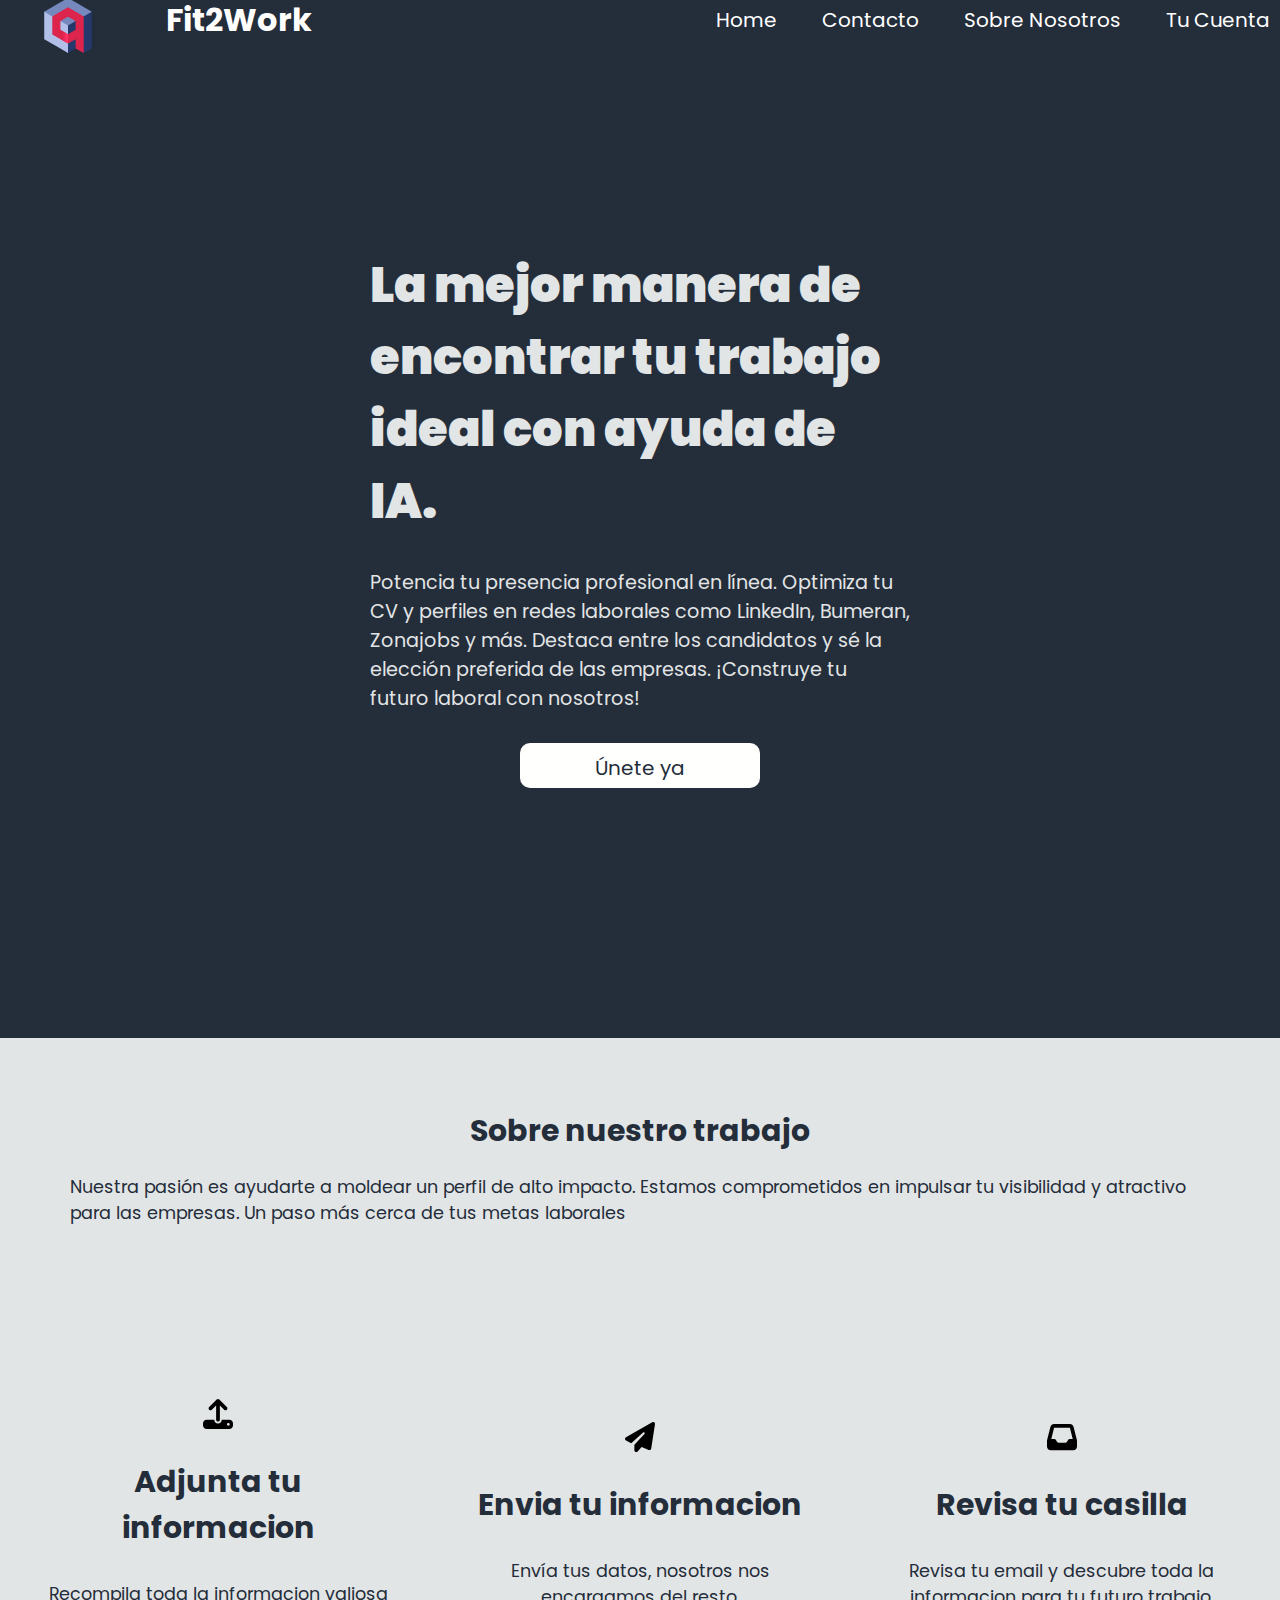
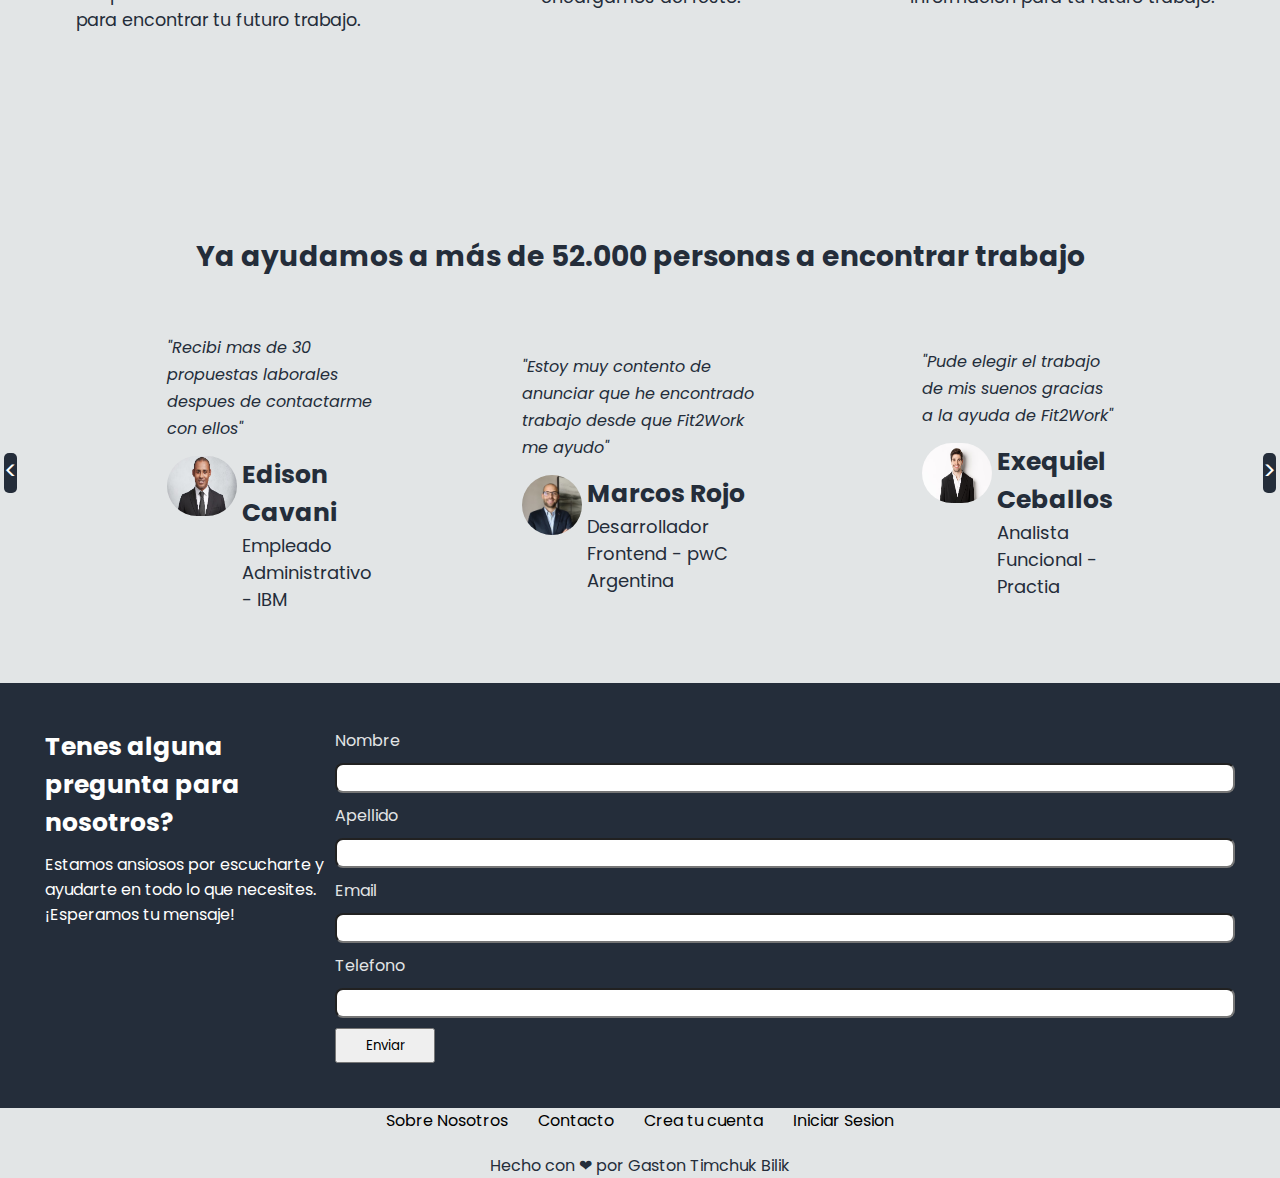
==== index.html @ 4a1e8d20 "add: animacion landing" ====
<!DOCTYPE html>
<html lang="en">
  <head>
    <meta charset="UTF-8" />
    <meta name="viewport" content="width=device-width, initial-scale=1.0" />
    <link rel="stylesheet" href="./assets/style.css" />
    <link
      rel="stylesheet"
      href="https://cdnjs.cloudflare.com/ajax/libs/font-awesome/6.4.2/css/all.min.css"
    />
    <link rel="preconnect" href="https://fonts.googleapis.com" />
    <link rel="preconnect" href="https://fonts.gstatic.com" crossorigin />
    <link rel="preconnect" href="https://fonts.googleapis.com" />
    <link rel="preconnect" href="https://fonts.gstatic.com" crossorigin />
    <link
      href="https://fonts.googleapis.com/css2?family=Poppins:ital,wght@0,400;0,900;1,900&display=swap"
      rel="stylesheet"
    />
    <link rel="stylesheet" href="./assets/mediaquerys.css" />
    <link
      rel="shortcut icon"
      href="./img/favicon-32x32.png"
      type="image/x-icon"
    />
    <title>Fit2Work - La plataforma para encontrar trabajo con IA</title>
  </head>
  <body>
    <!-- ---------------------------- HEADER Y NAV ----------------------------- -->
    <header>
      <div class="logo">
        <img src="./img/million-icon.svg" id="logo-page" alt="logo-page" />
        <h1>Fit2Work</h1>
      </div>
      <nav class="navbar">
        <label id="menu-rsp" class="menu-label" for="toggle-menu"
          ><i class="fa-solid fa-bars"></i
        ></label>
        <input type="checkbox" id="toggle-menu" />

        <ul class="nav-items">
          <li><a href="#home-hero">Home</a></li>
          <li><a href="#contact">Contacto</a></li>
          <li><a href="#about-us">Sobre Nosotros</a></li>
          <li><a href="/pages/sso.html">Tu Cuenta</a></li>
        </ul>
      </nav>
    </header>
    <main>
      <!-- --------------------------- PRIMERA SECCION --------------------------- -->
      <section id="home-hero" class="section_hero">
        <div id="hero">
          <h1>
            La mejor manera de encontrar tu trabajo ideal con ayuda de IA.
          </h1>
          <p>
            Potencia tu presencia profesional en línea. Optimiza tu CV y
            perfiles en redes laborales como LinkedIn, Bumeran, Zonajobs y más.
            Destaca entre los candidatos y sé la elección preferida de las
            empresas. ¡Construye tu futuro laboral con nosotros!
          </p>
          <a id="shopyfuner" href="/pages/login.html">Únete ya</a>
        </div>
      </section>

      <!-- --------------------------- SEGUNDA SECCION --------------------------- -->
      <section id="about-us" class="tercera-section">
        <div class="info-third">
          <h4>Sobre nuestro trabajo</h4>
          <p>
            Nuestra pasión es ayudarte a moldear un perfil de alto impacto.
            Estamos comprometidos en impulsar tu visibilidad y atractivo para
            las empresas. Un paso más cerca de tus metas laborales
          </p>
        </div>
        <div class="card__container">
          <div class="instruction one slide-left">
            <img id="upload_img" src="./img/upload-solid.svg" alt="" />
            <h4>Adjunta tu informacion</h4>
            <p>
              Recompila toda la informacion valiosa para encontrar tu futuro
              trabajo.
            </p>
          </div>
          <div class="instruction two slide-left">
            <img id="send_img" src="./img/send.svg" alt="" />
            <h4>Envia tu informacion</h4>
            <p>Envía tus datos, nosotros nos encargamos del resto.</p>
          </div>
          <div class="instruction three slide-left">
            <img id="email_snd" src="./img/email-send.svg" alt="" />
            <h4>Revisa tu casilla</h4>
            <p>
              Revisa tu email y descubre toda la informacion para tu futuro
              trabajo.
            </p>
          </div>
        </div>
      </section>
      <!-- --------------------------- CARDS SECCION --------------------------- -->
      <section id="about" class="second-section">
        <h3>Ya ayudamos a más de 52.000 personas a encontrar trabajo</h3>
        <div class="card-eco">
          <a id="flecha-izq" href="#"> < </a>
          <div class="card-ec one">
            <p class="card__coment">
              <i
                >"Recibi mas de 30 propuestas laborales despues de contactarme
                con ellos"</i
              >
            </p>
            <div class="info-employer">
              <img id="employeer_two" src="./img/empleado-2.avif" alt="" />
              <div class="info-employertwo">
                <h4>Edison Cavani</h4>
                <p>Empleado Administrativo - IBM</p>
              </div>
            </div>
          </div>

          <div class="card-ec two">
            <p class="card__coment">
              <i
                >"Estoy muy contento de anunciar que he encontrado trabajo desde
                que Fit2Work me ayudo"</i
              >
            </p>
            <div class="info-employer">
              <img id="employeer_three" src="./img/empleado-3.jpg" alt="" />
              <div class="info-employerthree">
                <h4>Marcos Rojo</h4>
                <p>Desarrollador Frontend - pwC Argentina</p>
              </div>
            </div>
          </div>

          <div class="card-ec three">
            <p class="card__coment">
              <i
                >"Pude elegir el trabajo de mis suenos gracias a la ayuda de
                Fit2Work"</i
              >
            </p>
            <div class="info-employer">
              <img id="employeer_one" src="./img/empleado-1.avif" alt="" />
              <div id="employer_inf">
                <h4>Exequiel Ceballos</h4>
                <p>Analista Funcional - Practia</p>
              </div>
            </div>
          </div>
          <a id="flecha-der" href="#"> > </a>
        </div>
      </section>
      <!-- --------------------------- CONTACT SECCION ---------------------------- -->
      <section id="contact" class="cuarta-seccion">
        <div class="contact__info">
          <h5>Tenes alguna pregunta para nosotros?</h5>
          <p>
            Estamos ansiosos por escucharte y ayudarte en todo lo que necesites.
            ¡Esperamos tu mensaje!
          </p>
        </div>
        <form class="contact-form" action="">
          <label for="">Nombre</label>
          <input type="text" />
          <label for="">Apellido</label>
          <input type="text" />
          <label for="">Email</label>
          <input type="email" />
          <label for="">Telefono</label>
          <input type="tel" />
          <button>Enviar</button>
        </form>
      </section>
    </main>
    <!-- --------------------------- FOOTER SECTION ---------------------------- -->
    <footer class="footer">
      <ul class="links">
        <li class="links__items"><a href="#about-us">Sobre Nosotros</a></li>
        <li class="links__items"><a href="#contact">Contacto</a></li>
        <li class="links__items">
          <a href="/pages/login.html">Crea tu cuenta</a>
        </li>
        <li class="links__items">
          <a href="./pages/sso.html">Iniciar Sesion</a>
        </li>
      </ul>
      <p>Hecho con ❤ por Gaston Timchuk Bilik</p>
    </footer>
  </body>
</html>
---- assets/style.css ----
/* -------------------------- CONFIGURACION INICIAL ------------------------- */

* {
  margin: 0;
  padding: 0;
  box-sizing: border-box;
  font-family: "Poppins", sans-serif;
}

/* --------------------- CONFIGURACION DEL DOCUMENTO CSS -------------------- */

/* ------------------------------ VARIABLES CSS ----------------------------- */

:root {
  --colorPrincipal: #242d3a;
  --colorTitulo: #fffffe;
  --colorSubtitulo: #e2e5e6;
}

/* ------------------------------- ANIMACIONES ------------------------------ */

@-webkit-keyframes slide-left {
  0% {
    -webkit-transform: translateX(0);
    transform: translateX(0);
  }
  100% {
    -webkit-transform: translateX(-100px);
    transform: translateX(-100px);
  }
}
@keyframes slide-left {
  0% {
    -webkit-transform: translateX(0);
    transform: translateX(0);
  }
  100% {
    -webkit-transform: translateX(-100px);
    transform: translateX(-100px);
  }
}

.slide-left {
  -webkit-animation: slide-left 1.2s cubic-bezier(0.645, 0.045, 0.355, 1)
    reverse;
  animation: slide-left 1.2s cubic-bezier(0.645, 0.045, 0.355, 1) reverse;
}

/* ------------------------------ HEADER / NAV ------------------------------ */

header {
  background-color: var(--colorPrincipal);
  display: flex;
  justify-content: space-between;
  width: 100%;
  height: 80px;
  position: fixed;
  margin-top: -20px;
}

#menu-rspgi,
#toggle-menu {
  display: none;
}

.logo {
  display: flex;
  gap: 35px;
  padding: 10px;
}

.navbar {
  display: flex;
  justify-content: center;
  align-items: center;
  padding: 10px;
}

header h1 {
  display: flex;
  justify-content: center;
  align-items: center;
  padding: 5px;
}

.nav-items {
  display: flex;
  gap: 45px;
  list-style: none;
}

.nav-items a {
  text-decoration: none;
  color: #ffffff;
  font-size: 20px;
}

.nav-items a:hover {
  color: #c23530;
}

#logo-page {
  width: 100px;
  height: 55px;
  margin: 8px;
}

#menu-rsp {
  display: none;
}

/* ---------------------------------- BODY ---------------------------------- */
body {
  background-color: var(--colorSubtitulo);
  color: var(--colorTitulo);
}

/* ------------------------------ SECTION HERO ------------------------------ */

.section_hero {
  display: flex;
  justify-content: center;
  padding: 100px;
  background-color: var(--colorPrincipal);
  gap: 100px;
  align-items: center;
  max-width: 100%;
}

.container-hero {
  display: flex;
  flex-direction: column;
  justify-content: center;
  color: var(--colorTitulo);
  font-size: 17px;
  text-align: center;
  align-items: center;
  background-color: var(--colorPrincipal);
  border-radius: 10px;
}
.hero-card {
  display: flex;
  justify-content: center;
  align-items: center;
  flex-direction: column;
  padding: 10px;
  color: var(--colorVioleta);
  gap: 40px;
  max-width: 88%;
  border-radius: 10px;
}

#hero {
  display: flex;
  flex-direction: column;
  justify-content: center;
  align-items: center;
  max-width: 50%;
  font-size: 1.5rem;
  gap: 30px;
  color: var(--colorSubtitulo);
  margin: 150px;
}

#hero h1 {
  font-weight: 900;
}

#hero p {
  font-size: 1.2rem;
}

#card-logo {
  width: 300px;
}
.card-back {
  background-color: var(--colorPrincipal);
  display: flex;
  flex-direction: column;
  justify-content: center;
  align-items: center;
  gap: 12px;
  color: var(--colorPrincipal);
  background-color: #b8c1ec;
}

#shopyfuner {
  background-color: var(--colorTitulo);
  text-decoration: none;
  width: 240px;
  border-radius: 10px;
  text-align: center;
  height: 45px;
  color: var(--colorPrincipal);
  font-size: 20px;
  padding: 10px;
}

#shopyfuner:hover {
  color: red;
}

/* ----------------------------- CARDS IMG SECTION ---------------------------- */

.second-section {
  display: flex;
  flex-direction: column;
  justify-content: center;
  align-items: center;
  padding: 50px;
  font-size: 1.5rem;
  color: var(--colorPrincipal);
  gap: 55px;
  margin: 20px;
}

.card-eco {
  display: flex;
  justify-content: center;
  align-items: center;
  gap: 150px;
}

.card-ec {
  display: flex;
  flex-direction: column;
  gap: 15px;
}

.card-ec h4 {
  font-size: 25px;
}

.card-ec p {
  font-size: 18px;
}

#flecha-izq,
#flecha-der {
  background-color: var(--colorPrincipal);
  color: var(--colorTitulo);
  text-decoration: none;
  border-radius: 5px;
  width: 40px;
  height: 40px;
  text-align: center;
}
.info-employer {
  display: flex;
  gap: 5px;
}

#employeer_one,
#employeer_two,
#employeer_three {
  width: 70px;
  height: 60px;
  border-radius: 45px;
}

.card__coment i {
  font-size: 1rem;
}

/* ----------------------------- TERCERA SECCION ---------------------------- */

.tercera-section {
  display: flex;
  flex-direction: column;
  justify-content: center;
  align-items: center;
  color: var(--colorPrincipal);
  padding: 50px;
  margin: 20px;
  gap: 90px;
}

.info-third {
  display: flex;
  flex-direction: column;
  gap: 20px;
  justify-content: center;
  align-items: center;
}

.tercera-section h4 {
  font-size: 30px;
}

.tercera-section p {
  font-size: 1.1rem;
}

.card__container {
  display: flex;
  justify-content: center;
  align-items: center;
  width: 1200px;
  height: 400px;
  gap: 65px;
}

.instruction {
  display: flex;
  flex-direction: column;
  justify-content: center;
  align-items: center;
  text-align: center;
  gap: 30px;
  width: 50%;
  height: 50%;
}

#upload_img,
#send_img,
#email_snd {
  width: 30px;
}
/* ----------------------------- CUARTA SECCION ----------------------------- */

.contact-form {
  display: flex;
  flex-direction: column;
  gap: 10px;
  color: var(--colorSubtitulo);
}

.cuarta-seccion {
  display: flex;
  justify-content: space-between;
  padding: 45px;
  background-color: var(--colorPrincipal);
}

.contact-form input {
  width: 900px;
  height: 30px;
  border-radius: 8px;
}

.cuarta-seccion h5 {
  font-size: 25px;
}

.contact-form button {
  width: 100px;
  height: 35px;
}

.contact__info {
  display: flex;
  flex-direction: column;
  gap: 10px;
}

/* --------------------------------- FOOTER --------------------------------- */

footer {
  color: var(--colorSecundario);
  background-color: var(--colorSecundario);
  display: flex;
  flex-direction: column;
  justify-content: center;
  align-items: center;
  color: var(--colorPrincipal);
}

.links {
  display: flex;
  gap: 30px;
  height: 45px;
}

.links__items a {
  text-decoration: none;
  color: black;
}

.links__items a:hover {
  color: white;
}

.links__items {
  list-style: none;
}
---- assets/mediaquerys.css ----
/* ------------------------- RESOLUCION PARA TABLETS (IPAD MINI)------------------------ */

@media (max-width: 768px) {
  #menu-rsp {
    display: flex;
    order: 2;
  }

  #toggle-menu:checked + .nav-items {
    display: flex;
  }

  .nav-items {
    position: absolute;
    top: 100px;
    width: 90%;
    left: 50%;
    right: 80%;
    flex-direction: column;
    background-color: white;
    border: 2px solid #242d3a;
    border-radius: 0 0 15px 15px;
    display: none;
    padding: 5px;
  }

  .nav-items a {
    color: #242d3a;
  }

  .section_hero {
    padding: 0;
  }

  .card__container {
    padding: 100px;
    gap: 90px;
    margin: 20%;
    flex-direction: column;
  }

  .card-ec {
    padding-top: 40px;
  }

  .card-ec.three {
    display: none;
  }

  .card-ec.two {
    display: none;
  }

  .cuarta-seccion {
    flex-direction: column;
    gap: 30px;
    padding: 20px;
  }

  .contact-form input {
    width: 650px;
    height: 20px;
    border-radius: 8px;
  }
}

/* ------------------------ RESOLUCION PARA CELULARES (iPhone 11) ----------------------- */

@media (max-width: 415px) {
  .contact__info {
    display: flex;
    flex-direction: column;
    gap: 20px;
  }

  .contact-form input {
    width: 350px;
    height: 40px;
    gap: 30px;
    border-radius: 8px;
  }

  #menu-rsp {
    display: flex;
    order: 2;
  }

  #toggle-menu:checked + .nav-items {
    display: flex;
  }

  .nav-items {
    top: 78px;
    width: 90%;
    left: 50%;
    right: 50%;
    padding: 10px;
    border: 1px solid #242d3a;
  }
  .second-section h3 {
    font-size: 1.5rem;
  }

  #about {
    padding: 50px;
    margin-top: 50px;
    margin-bottom: -25px;
  }

  #hero h1 {
    width: 320px;
  }

  #hero p {
    width: 320px;
  }

  #about-us p {
    width: 320px;
  }

  .section_hero {
    font-size: 18px;
    width: 100%;
  }

  #hero p {
    font-size: 16px;
  }

  #shopyfuner {
    width: 240px;
    height: 45px;
    font-size: 18px;
  }

  footer {
    font-size: 12px;
    display: flex;
  }

  .instruction {
    width: 50px;
  }

  /* * {
    border: 1px solid red;
  } */

  .instruction h4 {
    font-size: 20px;
    width: 320px;
  }

  .instruction p {
    font-size: 15px;
    flex-wrap: wrap;
  }

  .info-employertwo p {
    font-size: 15px;
  }

  .info-employertwo h4 {
    font-size: 20px;
  }

  .card__coment i {
    font-size: 15px;
  }

  .contact-form input {
    width: 305px;
  }

  #logo-page {
    height: 50px;
  }

  .card-eco {
    gap: 15px;
  }

  .card__container {
    width: fit-content;
  }

  .instruction p {
    /* display: none; */
    width: 20px;
  }

  .logo {
    display: flex;
    text-align: center;
    gap: 0;
  }

  .info-third {
    text-align: center;
  }
}
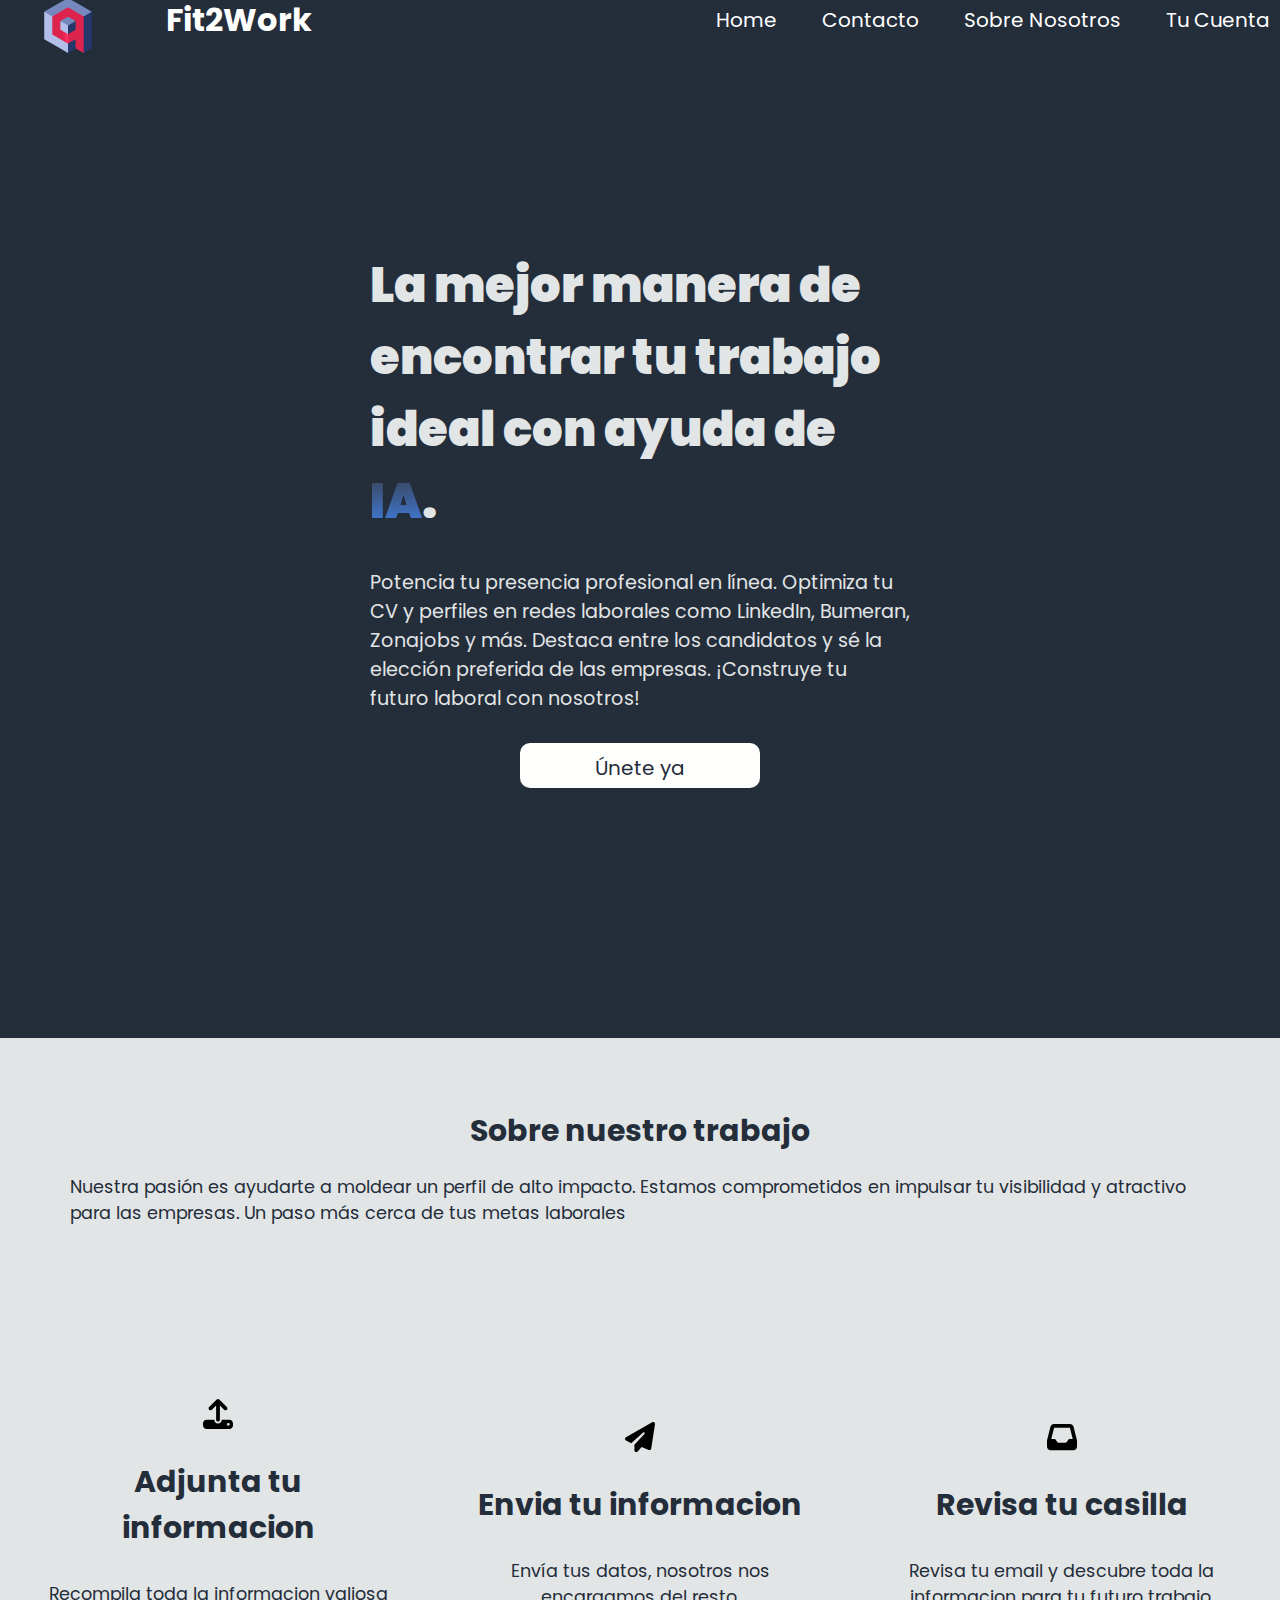
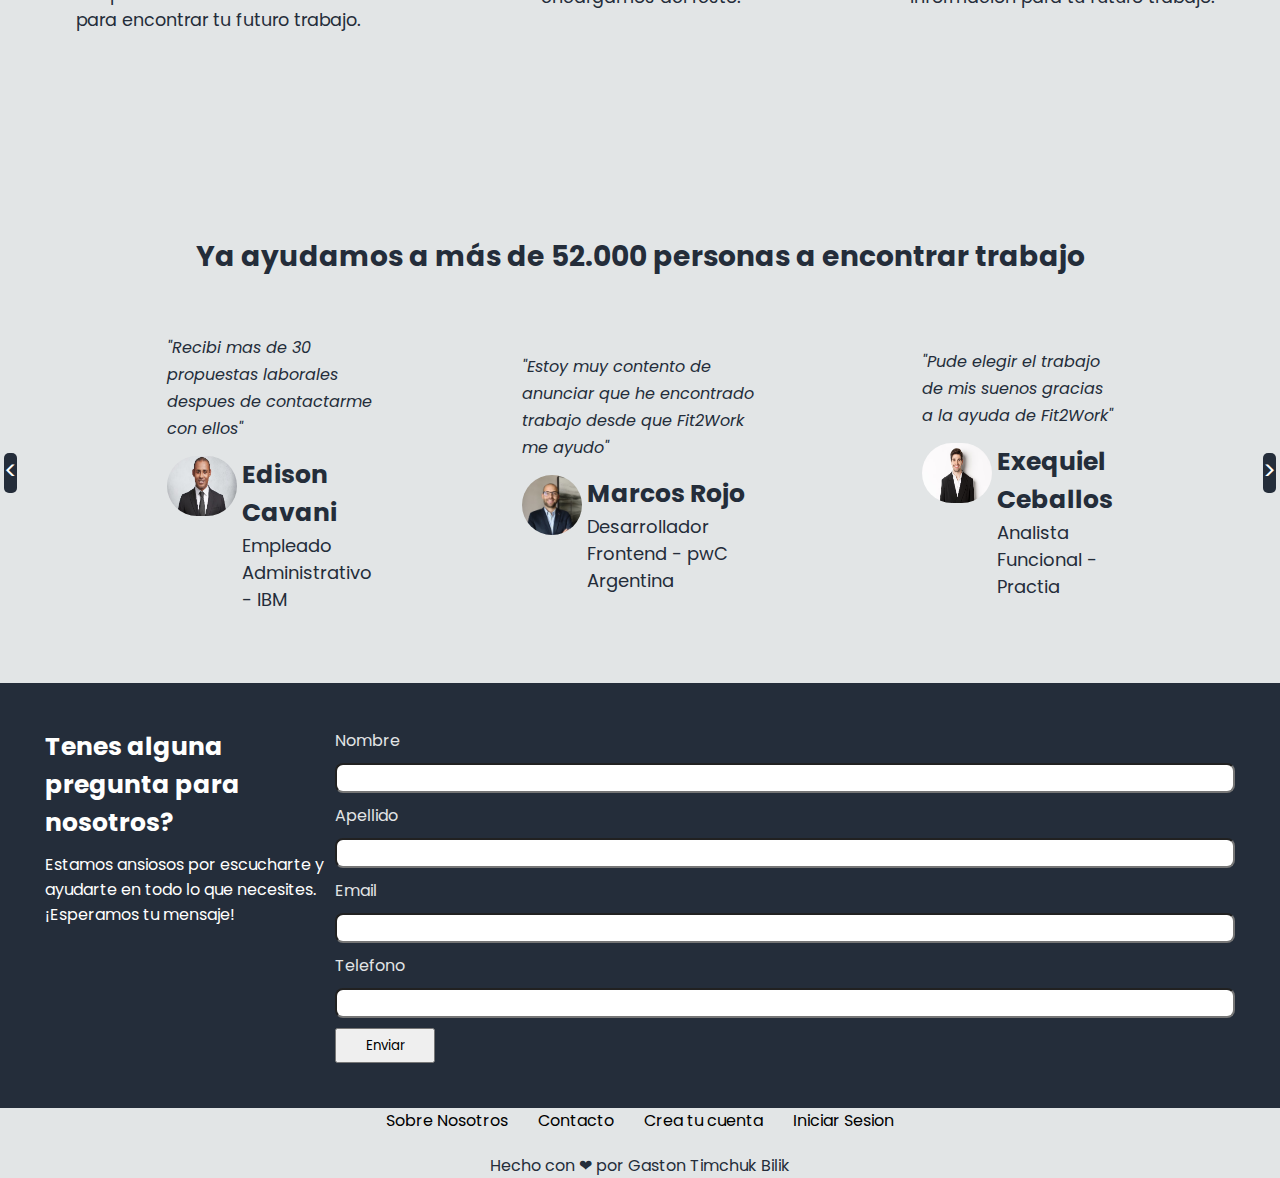
==== commit 041ba3c1: "Se agrega degrade al titulo h1" ====
--- a/index.html
+++ b/index.html
@@ -50,7 +50,8 @@
       <section id="home-hero" class="section_hero">
         <div id="hero">
           <h1>
-            La mejor manera de encontrar tu trabajo ideal con ayuda de IA.
+            La mejor manera de encontrar tu trabajo ideal con ayuda de
+            <span>IA</span>.
           </h1>
           <p>
             Potencia tu presencia profesional en línea. Optimiza tu CV y
--- a/assets/style.css
+++ b/assets/style.css
@@ -46,6 +46,12 @@
   animation: slide-left 1.2s cubic-bezier(0.645, 0.045, 0.355, 1) reverse;
 }
 
+span {
+  background: linear-gradient(#373b44, #4286f4);
+  -webkit-background-clip: text;
+  color: transparent;
+}
+
 /* ------------------------------ HEADER / NAV ------------------------------ */
 
 header {
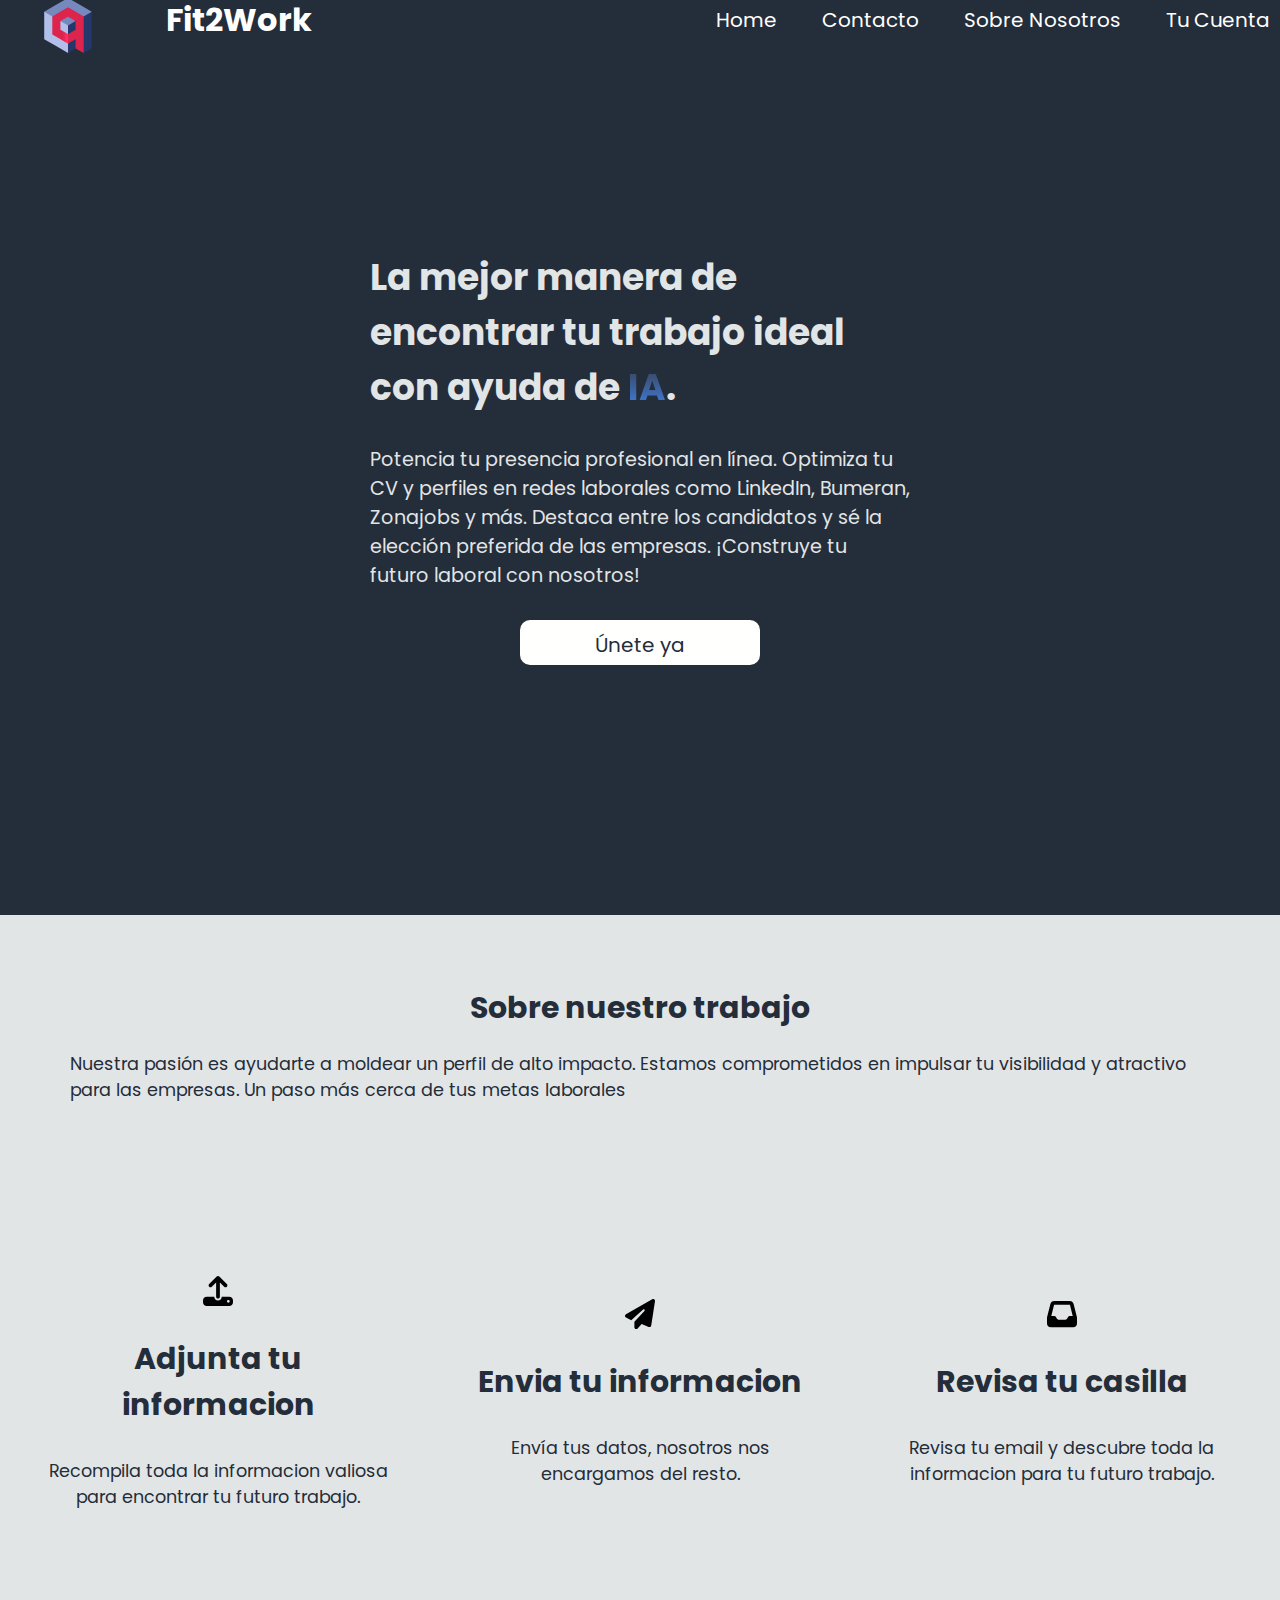
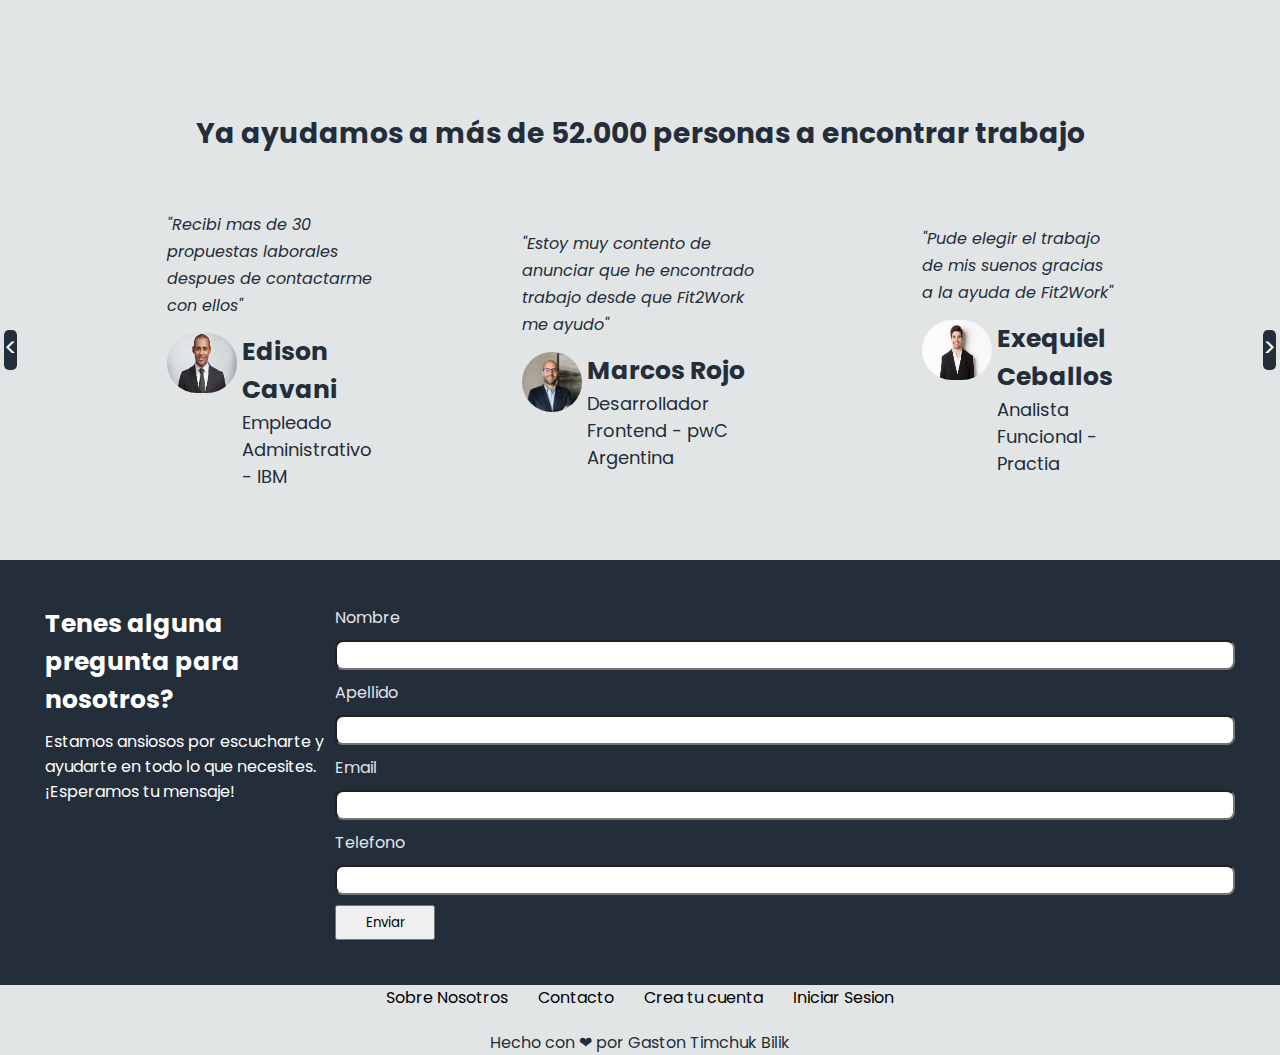
==== commit 30a2957b: "Se arreglan las animaciones y algunos defectos de textos" ====
--- a/index.html
+++ b/index.html
@@ -49,17 +49,19 @@
       <!-- --------------------------- PRIMERA SECCION --------------------------- -->
       <section id="home-hero" class="section_hero">
         <div id="hero">
-          <h1>
+          <h2>
             La mejor manera de encontrar tu trabajo ideal con ayuda de
             <span>IA</span>.
-          </h1>
+          </h2>
           <p>
             Potencia tu presencia profesional en línea. Optimiza tu CV y
             perfiles en redes laborales como LinkedIn, Bumeran, Zonajobs y más.
             Destaca entre los candidatos y sé la elección preferida de las
             empresas. ¡Construye tu futuro laboral con nosotros!
           </p>
-          <a id="shopyfuner" href="/pages/login.html">Únete ya</a>
+          <a id="shopyfuner" class="vibrate-1" href="/pages/login.html"
+            >Únete ya</a
+          >
         </div>
       </section>
 
@@ -74,7 +76,7 @@
           </p>
         </div>
         <div class="card__container">
-          <div class="instruction one slide-left">
+          <div class="instruction one">
             <img id="upload_img" src="./img/upload-solid.svg" alt="" />
             <h4>Adjunta tu informacion</h4>
             <p>
@@ -82,12 +84,12 @@
               trabajo.
             </p>
           </div>
-          <div class="instruction two slide-left">
+          <div class="instruction two">
             <img id="send_img" src="./img/send.svg" alt="" />
             <h4>Envia tu informacion</h4>
             <p>Envía tus datos, nosotros nos encargamos del resto.</p>
           </div>
-          <div class="instruction three slide-left">
+          <div class="instruction three">
             <img id="email_snd" src="./img/email-send.svg" alt="" />
             <h4>Revisa tu casilla</h4>
             <p>
--- a/assets/style.css
+++ b/assets/style.css
@@ -19,37 +19,72 @@
 
 /* ------------------------------- ANIMACIONES ------------------------------ */
 
-@-webkit-keyframes slide-left {
-  0% {
-    -webkit-transform: translateX(0);
-    transform: translateX(0);
-  }
-  100% {
-    -webkit-transform: translateX(-100px);
-    transform: translateX(-100px);
-  }
-}
-@keyframes slide-left {
-  0% {
-    -webkit-transform: translateX(0);
-    transform: translateX(0);
-  }
-  100% {
-    -webkit-transform: translateX(-100px);
-    transform: translateX(-100px);
-  }
-}
-
-.slide-left {
-  -webkit-animation: slide-left 1.2s cubic-bezier(0.645, 0.045, 0.355, 1)
-    reverse;
-  animation: slide-left 1.2s cubic-bezier(0.645, 0.045, 0.355, 1) reverse;
-}
+/* ------------------------------ DEGRADE DE IA ----------------------------- */
 
 span {
   background: linear-gradient(#373b44, #4286f4);
   -webkit-background-clip: text;
   color: transparent;
+}
+
+/* ---------------------- ANIMACION DE ANCOR "UNETE YA" --------------------- */
+
+@-webkit-keyframes vibrate-1 {
+  0% {
+    -webkit-transform: translate(0);
+    transform: translate(0);
+  }
+  20% {
+    -webkit-transform: translate(-2px, 2px);
+    transform: translate(-2px, 2px);
+  }
+  40% {
+    -webkit-transform: translate(-2px, -2px);
+    transform: translate(-2px, -2px);
+  }
+  60% {
+    -webkit-transform: translate(2px, 2px);
+    transform: translate(2px, 2px);
+  }
+  80% {
+    -webkit-transform: translate(2px, -2px);
+    transform: translate(2px, -2px);
+  }
+  100% {
+    -webkit-transform: translate(0);
+    transform: translate(0);
+  }
+}
+@keyframes vibrate-1 {
+  0% {
+    -webkit-transform: translate(0);
+    transform: translate(0);
+  }
+  20% {
+    -webkit-transform: translate(-2px, 2px);
+    transform: translate(-2px, 2px);
+  }
+  40% {
+    -webkit-transform: translate(-2px, -2px);
+    transform: translate(-2px, -2px);
+  }
+  60% {
+    -webkit-transform: translate(2px, 2px);
+    transform: translate(2px, 2px);
+  }
+  80% {
+    -webkit-transform: translate(2px, -2px);
+    transform: translate(2px, -2px);
+  }
+  100% {
+    -webkit-transform: translate(0);
+    transform: translate(0);
+  }
+}
+
+.vibrate-1 {
+  -webkit-animation: vibrate-1 0.6s linear infinite both;
+  animation: vibrate-1 0.6s linear infinite both;
 }
 
 /* ------------------------------ HEADER / NAV ------------------------------ */
--- a/assets/mediaquerys.css
+++ b/assets/mediaquerys.css
@@ -10,9 +10,18 @@
     display: flex;
   }
 
+  .logo {
+    justify-content: space-between;
+    width: 500px;
+  }
+
+  .logo h1 {
+    margin-top: 15px;
+  }
+
   .nav-items {
     position: absolute;
-    top: 100px;
+    top: 80px;
     width: 90%;
     left: 50%;
     right: 80%;
@@ -24,6 +33,9 @@
     padding: 5px;
   }
 
+  .vibrate-1 {
+    animation: none;
+  }
   .nav-items a {
     color: #242d3a;
   }
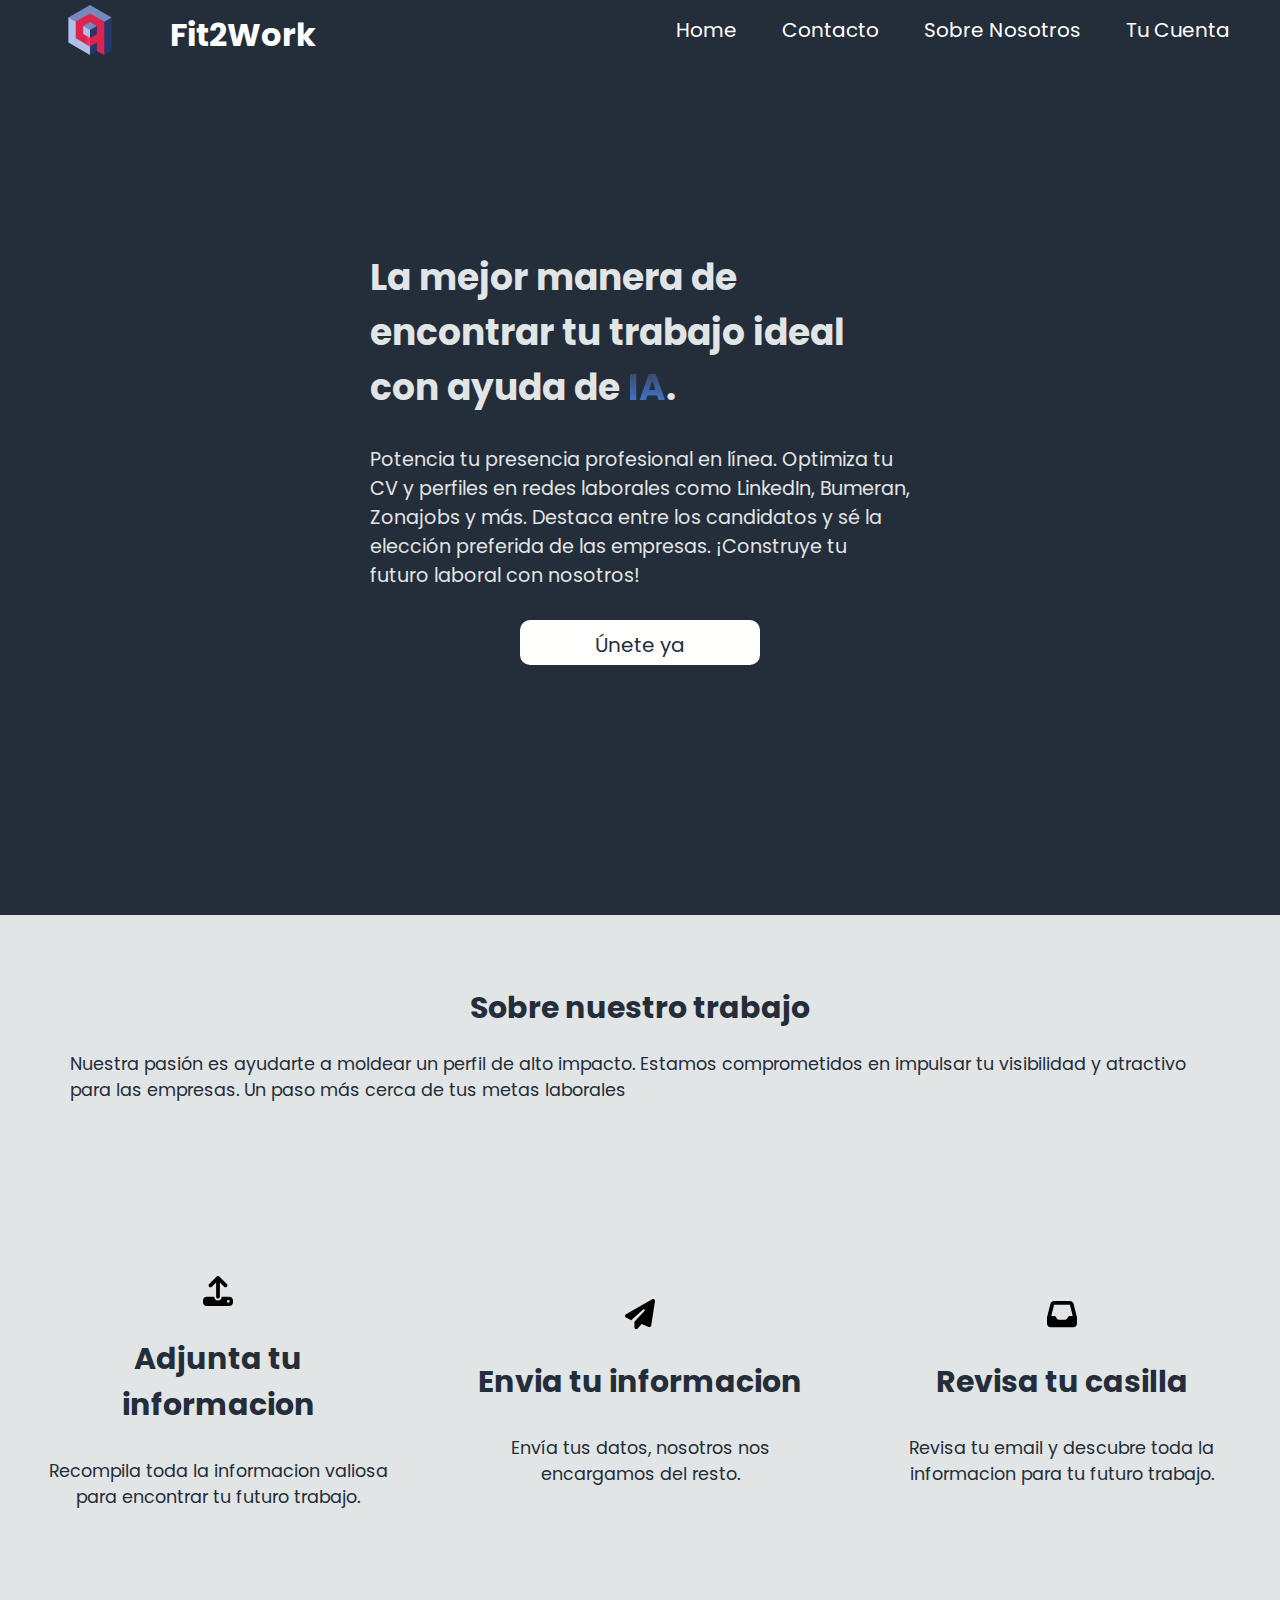
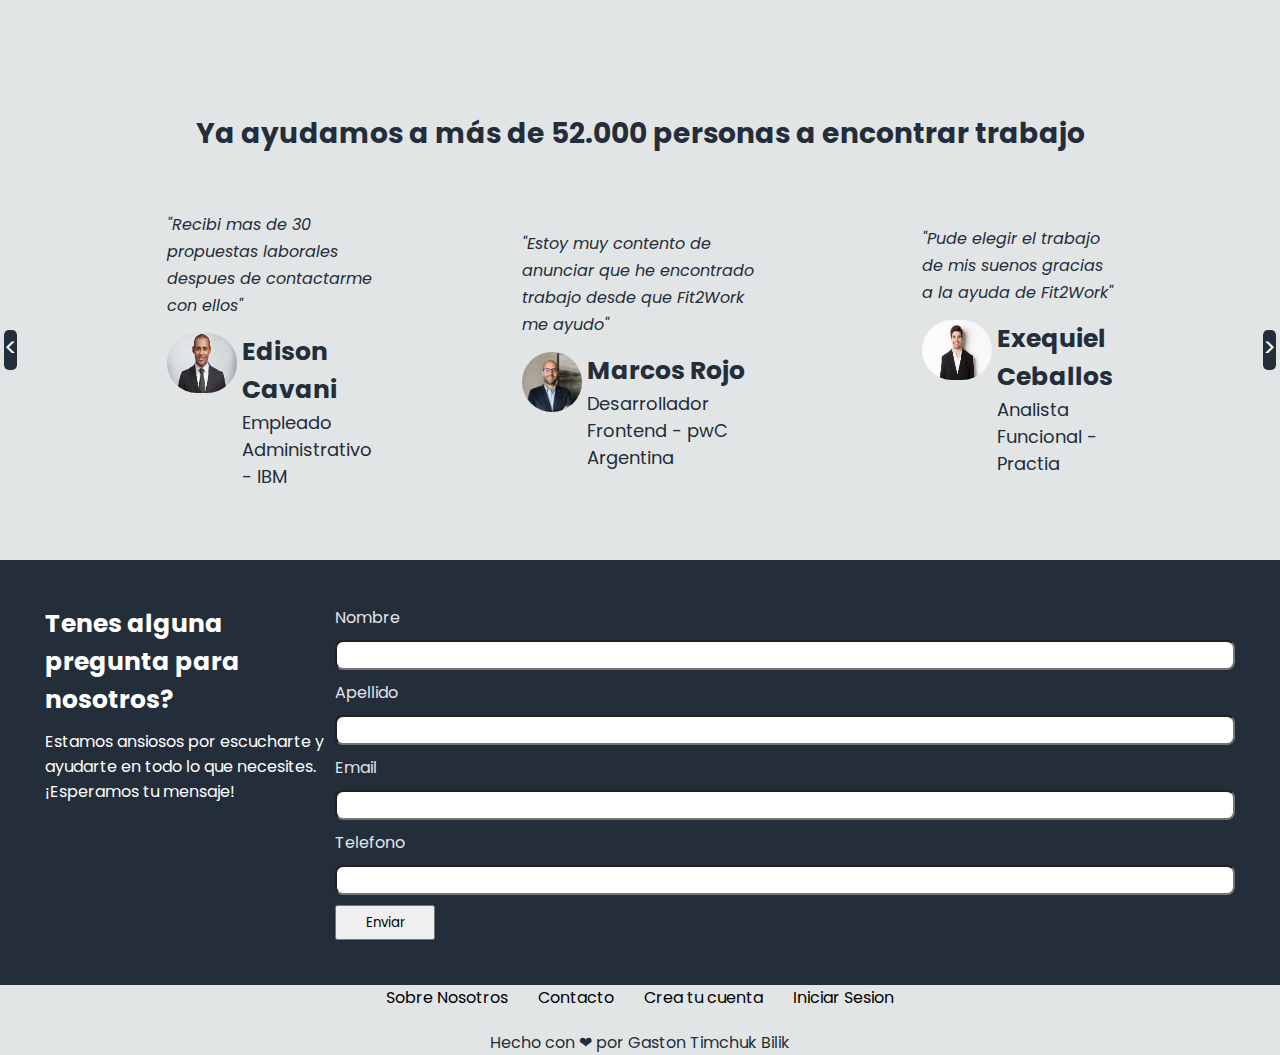
==== commit 88b76404: "add: for y id para los inputs y labels" ====
--- a/index.html
+++ b/index.html
@@ -164,14 +164,14 @@
           </p>
         </div>
         <form class="contact-form" action="">
-          <label for="">Nombre</label>
-          <input type="text" />
-          <label for="">Apellido</label>
-          <input type="text" />
-          <label for="">Email</label>
-          <input type="email" />
-          <label for="">Telefono</label>
-          <input type="tel" />
+          <label for="name">Nombre</label>
+          <input id="name" type="text" />
+          <label for="surname">Apellido</label>
+          <input id="surname" type="text" />
+          <label for="email">Email</label>
+          <input id="email" type="email" />
+          <label for="phone">Telefono</label>
+          <input id="phone" type="tel" />
           <button>Enviar</button>
         </form>
       </section>
--- a/assets/style.css
+++ b/assets/style.css
@@ -94,7 +94,8 @@
   display: flex;
   justify-content: space-between;
   width: 100%;
-  height: 80px;
+  padding: 40px;
+  height: 60px;
   position: fixed;
   margin-top: -20px;
 }
@@ -141,9 +142,11 @@
 }
 
 #logo-page {
-  width: 100px;
-  height: 55px;
-  margin: 8px;
+  width: 80px;
+  height: 50px;
+  align-self: center;
+  justify-content: center;
+  display: flex;
 }
 
 #menu-rsp {
--- a/assets/mediaquerys.css
+++ b/assets/mediaquerys.css
@@ -11,12 +11,16 @@
   }
 
   .logo {
+    width: 500px;
+    display: flex;
     justify-content: space-between;
-    width: 500px;
+    align-items: center;
   }
 
   .logo h1 {
     margin-top: 15px;
+    padding: 30px;
+    text-align: center;
   }
 
   .nav-items {
@@ -73,6 +77,11 @@
     width: 650px;
     height: 20px;
     border-radius: 8px;
+  }
+
+  .instruction {
+    gap: 20px;
+    margin: 10px;
   }
 }
 
@@ -119,8 +128,9 @@
     margin-bottom: -25px;
   }
 
-  #hero h1 {
-    width: 320px;
+  #hero h2 {
+    width: 320px;
+    font-size: 28px;
   }
 
   #hero p {
@@ -155,10 +165,6 @@
     width: 50px;
   }
 
-  /* * {
-    border: 1px solid red;
-  } */
-
   .instruction h4 {
     font-size: 20px;
     width: 320px;
@@ -198,17 +204,26 @@
   }
 
   .instruction p {
-    /* display: none; */
     width: 20px;
   }
 
+  .info-third {
+    text-align: center;
+  }
+
   .logo {
-    display: flex;
-    text-align: center;
-    gap: 0;
-  }
-
-  .info-third {
-    text-align: center;
+    margin: 0;
+    text-align: center;
+    width: 30%;
+  }
+
+  .logo h1 {
+    margin: 0px;
+    text-align: center;
+    padding: 10px;
+  }
+
+  .card-eco {
+    margin-bottom: 70px;
   }
 }
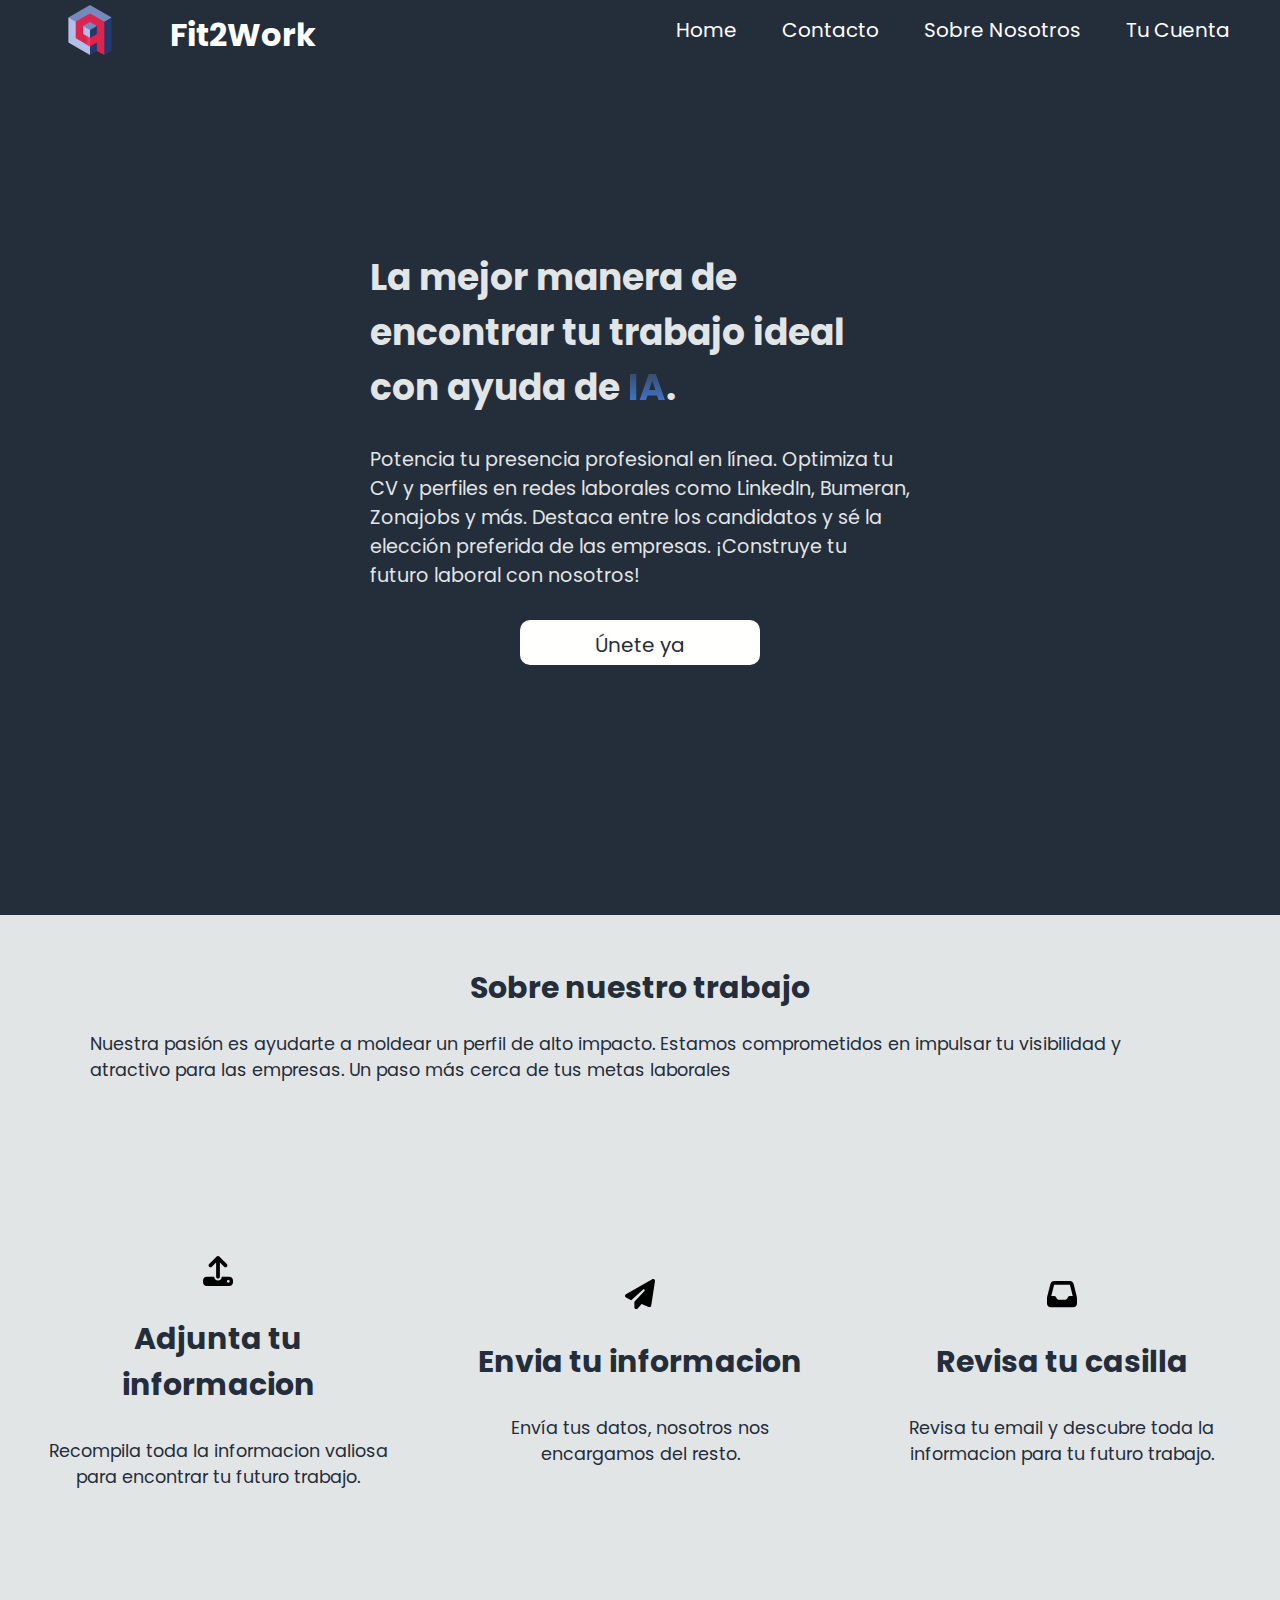
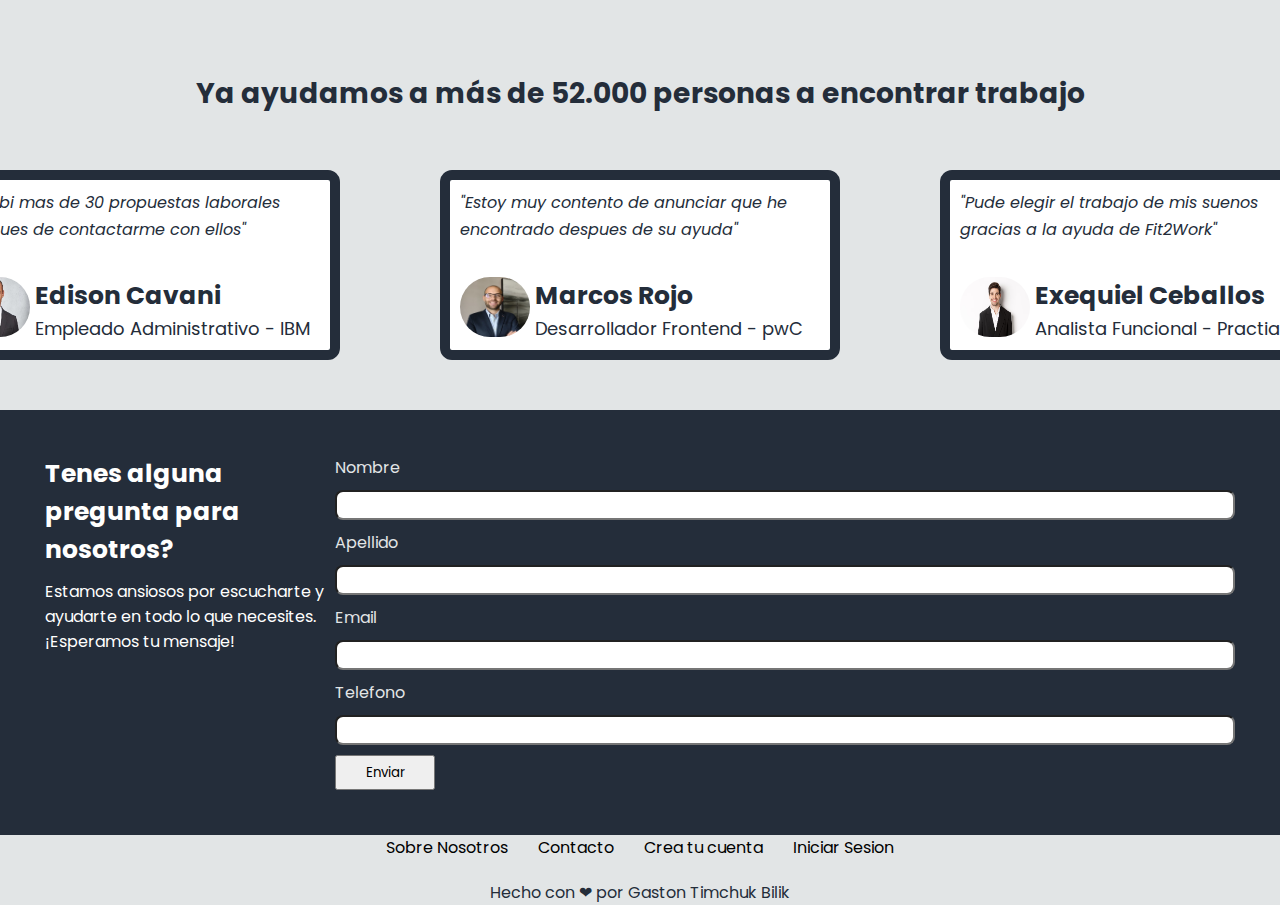
==== commit 087ba284: "Correcciones de sizes de secciones" ====
--- a/index.html
+++ b/index.html
@@ -123,15 +123,15 @@
           <div class="card-ec two">
             <p class="card__coment">
               <i
-                >"Estoy muy contento de anunciar que he encontrado trabajo desde
-                que Fit2Work me ayudo"</i
+                >"Estoy muy contento de anunciar que he encontrado despues de su
+                ayuda"</i
               >
             </p>
             <div class="info-employer">
               <img id="employeer_three" src="./img/empleado-3.jpg" alt="" />
               <div class="info-employerthree">
                 <h4>Marcos Rojo</h4>
-                <p>Desarrollador Frontend - pwC Argentina</p>
+                <p>Desarrollador Frontend - pwC</p>
               </div>
             </div>
           </div>
--- a/assets/style.css
+++ b/assets/style.css
@@ -25,66 +25,6 @@
   background: linear-gradient(#373b44, #4286f4);
   -webkit-background-clip: text;
   color: transparent;
-}
-
-/* ---------------------- ANIMACION DE ANCOR "UNETE YA" --------------------- */
-
-@-webkit-keyframes vibrate-1 {
-  0% {
-    -webkit-transform: translate(0);
-    transform: translate(0);
-  }
-  20% {
-    -webkit-transform: translate(-2px, 2px);
-    transform: translate(-2px, 2px);
-  }
-  40% {
-    -webkit-transform: translate(-2px, -2px);
-    transform: translate(-2px, -2px);
-  }
-  60% {
-    -webkit-transform: translate(2px, 2px);
-    transform: translate(2px, 2px);
-  }
-  80% {
-    -webkit-transform: translate(2px, -2px);
-    transform: translate(2px, -2px);
-  }
-  100% {
-    -webkit-transform: translate(0);
-    transform: translate(0);
-  }
-}
-@keyframes vibrate-1 {
-  0% {
-    -webkit-transform: translate(0);
-    transform: translate(0);
-  }
-  20% {
-    -webkit-transform: translate(-2px, 2px);
-    transform: translate(-2px, 2px);
-  }
-  40% {
-    -webkit-transform: translate(-2px, -2px);
-    transform: translate(-2px, -2px);
-  }
-  60% {
-    -webkit-transform: translate(2px, 2px);
-    transform: translate(2px, 2px);
-  }
-  80% {
-    -webkit-transform: translate(2px, -2px);
-    transform: translate(2px, -2px);
-  }
-  100% {
-    -webkit-transform: translate(0);
-    transform: translate(0);
-  }
-}
-
-.vibrate-1 {
-  -webkit-animation: vibrate-1 0.6s linear infinite both;
-  animation: vibrate-1 0.6s linear infinite both;
 }
 
 /* ------------------------------ HEADER / NAV ------------------------------ */
@@ -169,6 +109,7 @@
   gap: 100px;
   align-items: center;
   max-width: 100%;
+  margin: 0 auto;
 }
 
 .container-hero {
@@ -255,20 +196,27 @@
   font-size: 1.5rem;
   color: var(--colorPrincipal);
   gap: 55px;
-  margin: 20px;
+  max-width: 1200px;
+  margin: 0 auto;
 }
 
 .card-eco {
   display: flex;
   justify-content: center;
   align-items: center;
-  gap: 150px;
+  gap: 100px;
 }
 
 .card-ec {
   display: flex;
   flex-direction: column;
-  gap: 15px;
+  justify-content: center;
+  gap: 35px;
+  border: 10px solid var(--colorPrincipal);
+  border-radius: 12px;
+  height: 190px;
+  width: 400px;
+  padding: 10px;
 }
 
 .card-ec h4 {
@@ -277,6 +225,12 @@
 
 .card-ec p {
   font-size: 18px;
+}
+
+.card-ec.one,
+.card-ec.two,
+.card-ec.three {
+  background-color: white;
 }
 
 #flecha-izq,
@@ -315,7 +269,8 @@
   align-items: center;
   color: var(--colorPrincipal);
   padding: 50px;
-  margin: 20px;
+  margin: auto;
+  max-width: 1200px;
   gap: 90px;
 }
 
@@ -374,6 +329,8 @@
   justify-content: space-between;
   padding: 45px;
   background-color: var(--colorPrincipal);
+  margin: 0 auto;
+  max-width: 100%;
 }
 
 .contact-form input {
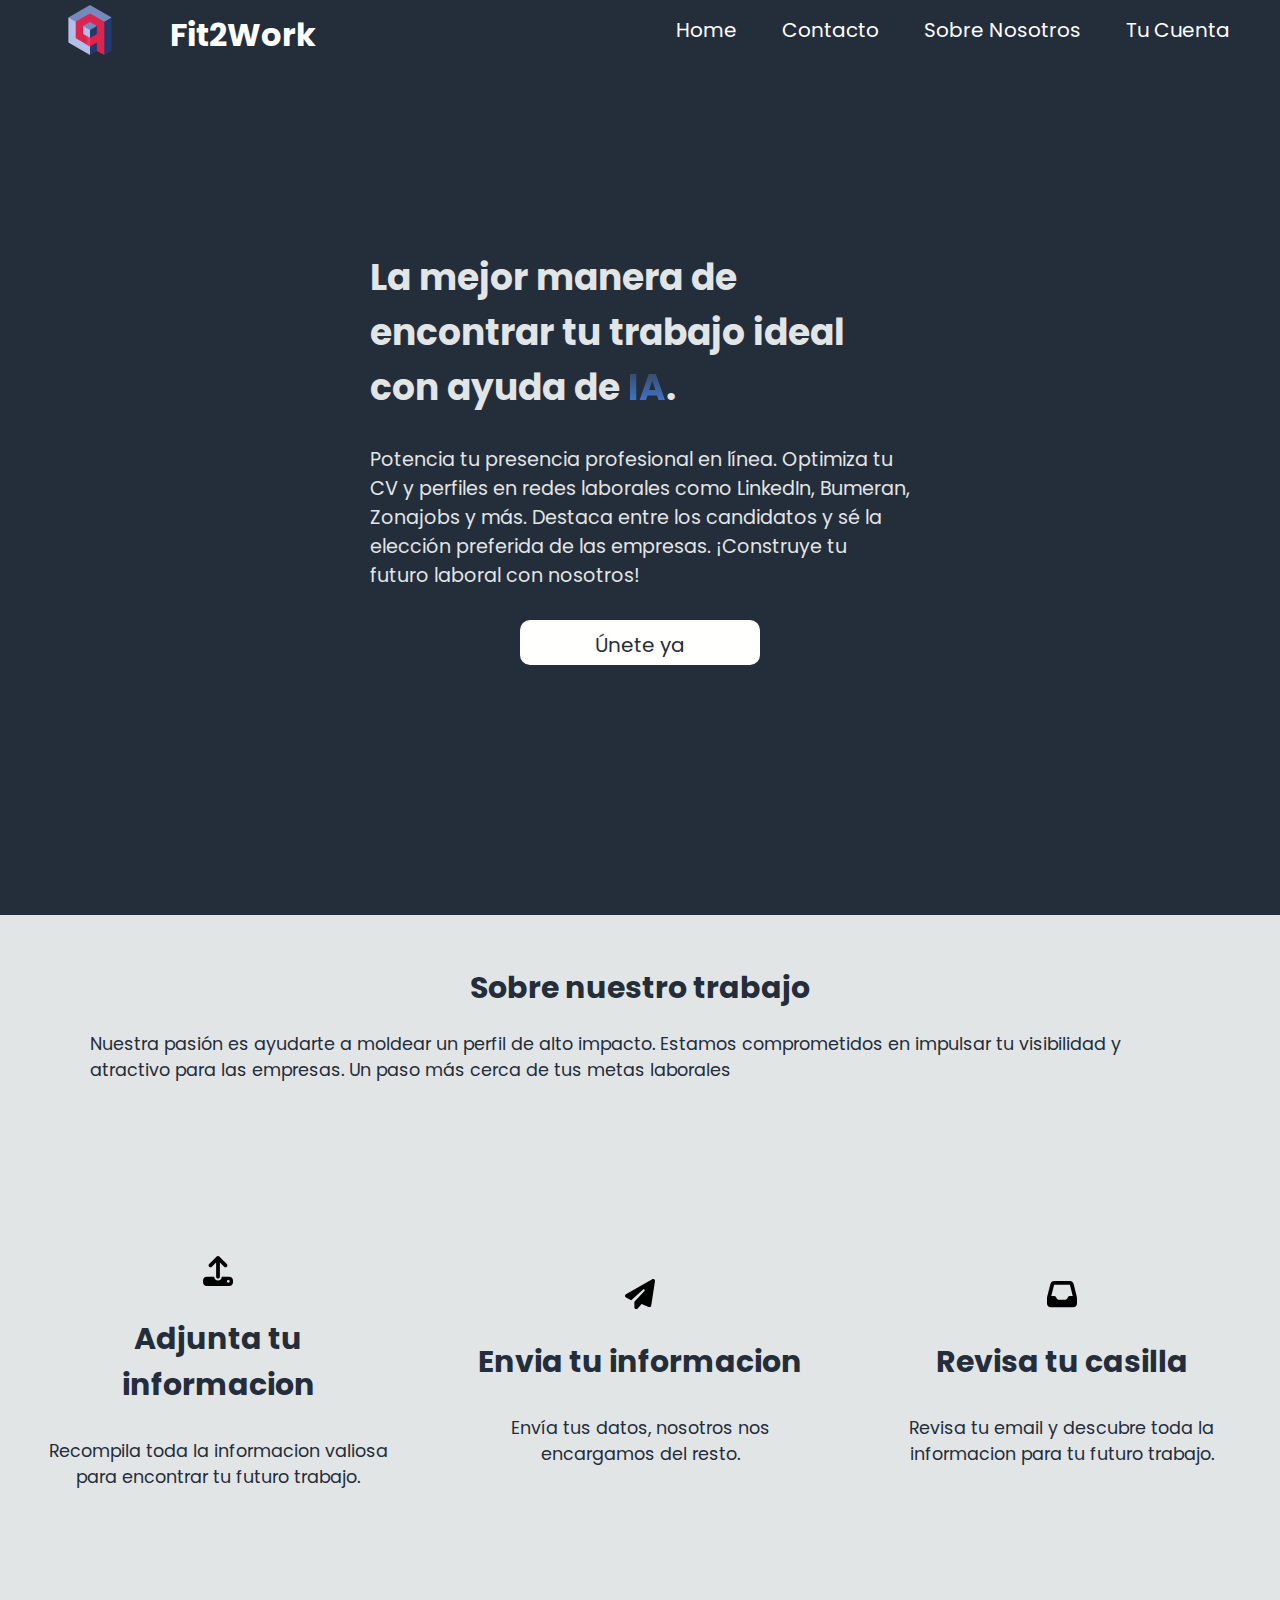
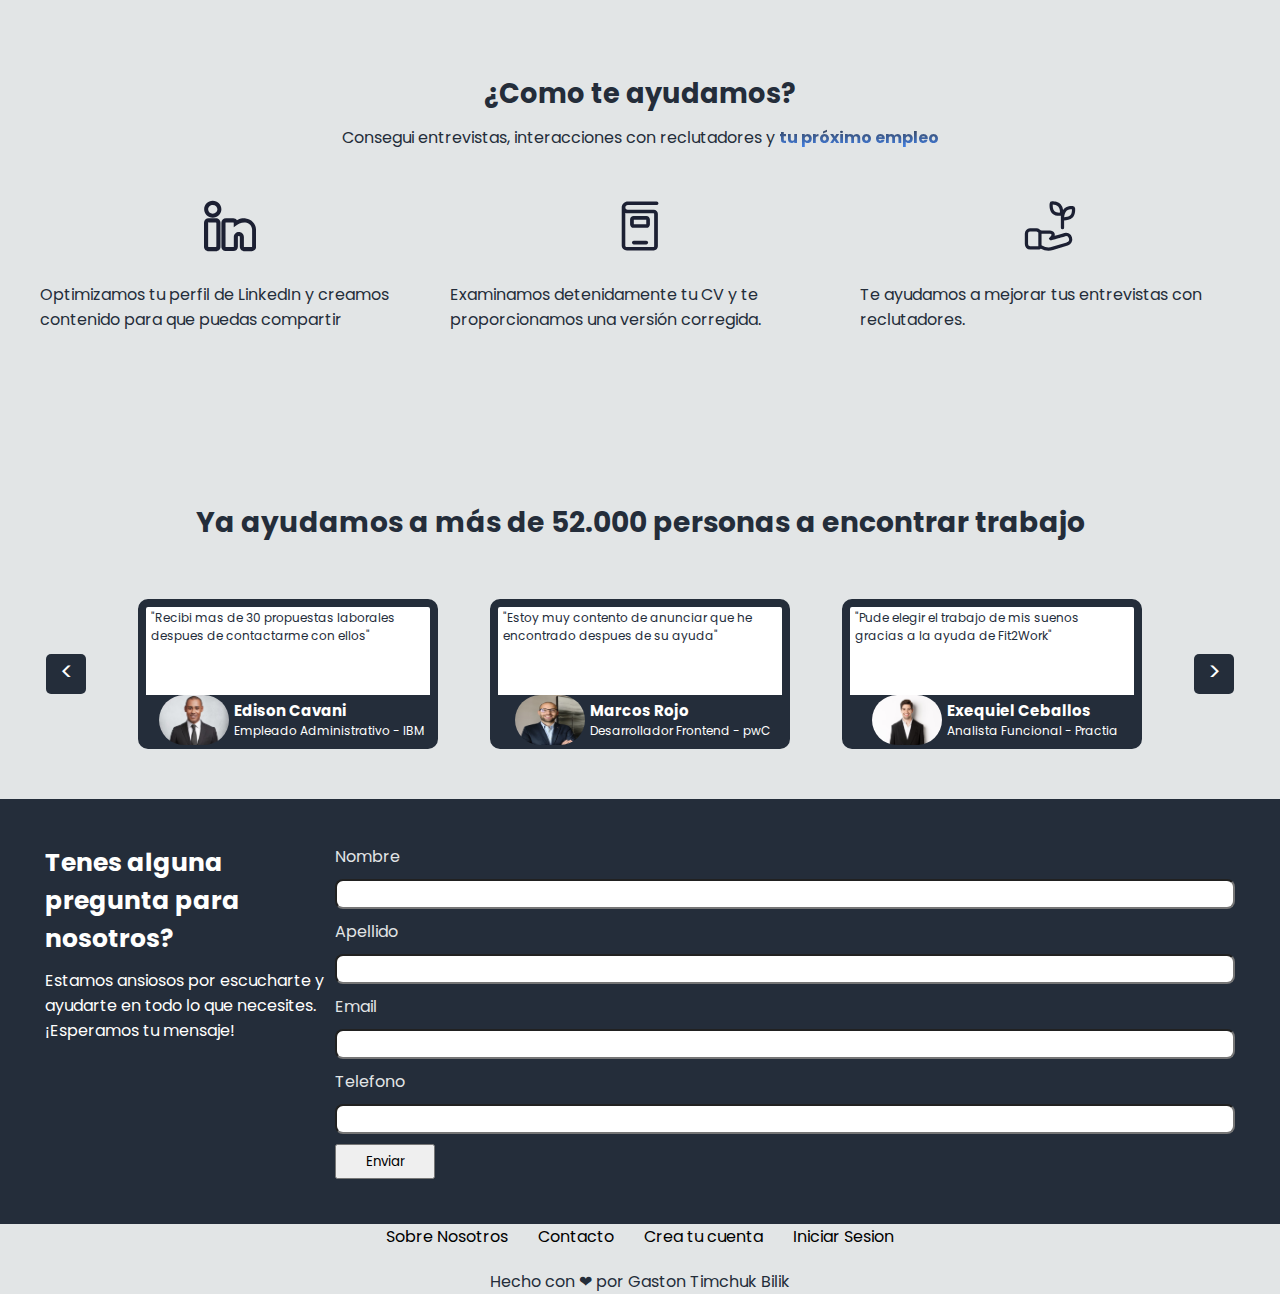
==== commit 7d4567b4: "se arreglan algunas cosas y se agrega una seccion nueva" ====
--- a/index.html
+++ b/index.html
@@ -99,6 +99,37 @@
           </div>
         </div>
       </section>
+
+      <!-- --------------------------- ULTIMA SECCION ---------------------------- -->
+      <section class="features">
+        <div class="container__features">
+          <h3>¿Como te ayudamos?</h3>
+          <p>
+            Consegui entrevistas, interacciones con reclutadores y
+            <span><b>tu próximo empleo</b></span>
+          </p>
+        </div>
+        <div class="features__card">
+          <div class="feature__linkedin">
+            <img src="./img/linkedin.svg" alt="" />
+            <p>
+              Optimizamos tu perfil de LinkedIn y creamos contenido para que
+              puedas compartir
+            </p>
+          </div>
+          <div class="feature__cv">
+            <img src="./img/book.svg" alt="" />
+            <p>
+              Examinamos detenidamente tu CV y te proporcionamos una versión
+              corregida.
+            </p>
+          </div>
+          <div class="feature__entrevistas">
+            <img src="./img/grow.svg" alt="" />
+            <p>Te ayudamos a mejorar tus entrevistas con reclutadores.</p>
+          </div>
+        </div>
+      </section>
       <!-- --------------------------- CARDS SECCION --------------------------- -->
       <section id="about" class="second-section">
         <h3>Ya ayudamos a más de 52.000 personas a encontrar trabajo</h3>
@@ -106,10 +137,8 @@
           <a id="flecha-izq" href="#"> < </a>
           <div class="card-ec one">
             <p class="card__coment">
-              <i
-                >"Recibi mas de 30 propuestas laborales despues de contactarme
-                con ellos"</i
-              >
+              "Recibi mas de 30 propuestas laborales despues de contactarme con
+              ellos"
             </p>
             <div class="info-employer">
               <img id="employeer_two" src="./img/empleado-2.avif" alt="" />
@@ -122,10 +151,8 @@
 
           <div class="card-ec two">
             <p class="card__coment">
-              <i
-                >"Estoy muy contento de anunciar que he encontrado despues de su
-                ayuda"</i
-              >
+              "Estoy muy contento de anunciar que he encontrado despues de su
+              ayuda"
             </p>
             <div class="info-employer">
               <img id="employeer_three" src="./img/empleado-3.jpg" alt="" />
@@ -138,10 +165,8 @@
 
           <div class="card-ec three">
             <p class="card__coment">
-              <i
-                >"Pude elegir el trabajo de mis suenos gracias a la ayuda de
-                Fit2Work"</i
-              >
+              "Pude elegir el trabajo de mis suenos gracias a la ayuda de
+              Fit2Work"
             </p>
             <div class="info-employer">
               <img id="employeer_one" src="./img/empleado-1.avif" alt="" />
@@ -154,6 +179,7 @@
           <a id="flecha-der" href="#"> > </a>
         </div>
       </section>
+
       <!-- --------------------------- CONTACT SECCION ---------------------------- -->
       <section id="contact" class="cuarta-seccion">
         <div class="contact__info">
@@ -176,6 +202,7 @@
         </form>
       </section>
     </main>
+
     <!-- --------------------------- FOOTER SECTION ---------------------------- -->
     <footer class="footer">
       <ul class="links">
--- a/assets/style.css
+++ b/assets/style.css
@@ -204,27 +204,38 @@
   display: flex;
   justify-content: center;
   align-items: center;
-  gap: 100px;
+  gap: 52px;
 }
 
 .card-ec {
   display: flex;
   flex-direction: column;
   justify-content: center;
-  gap: 35px;
-  border: 10px solid var(--colorPrincipal);
-  border-radius: 12px;
-  height: 190px;
-  width: 400px;
-  padding: 10px;
+  gap: 45px;
+  border: 8px solid var(--colorPrincipal);
+  border-radius: 10px;
+  height: 150px;
+  width: 300px;
+  /* padding: 10px; */
+}
+
+.info-employer {
+  background-color: var(--colorPrincipal);
+  color: var(--colorTitulo);
+  border-radius: k5px;
+  height: 400px;
+  display: flex;
+  justify-content: center;
+  align-items: center;
+  width: 290px;
 }
 
 .card-ec h4 {
-  font-size: 25px;
+  font-size: 15px;
 }
 
 .card-ec p {
-  font-size: 18px;
+  font-size: 12px;
 }
 
 .card-ec.one,
@@ -252,12 +263,12 @@
 #employeer_two,
 #employeer_three {
   width: 70px;
-  height: 60px;
-  border-radius: 45px;
-}
-
-.card__coment i {
-  font-size: 1rem;
+  height: 50px;
+  border-radius: 40px;
+}
+
+.card__coment {
+  padding: 5px;
 }
 
 /* ----------------------------- TERCERA SECCION ---------------------------- */
@@ -354,6 +365,53 @@
   gap: 10px;
 }
 
+/* ----------------------------- ULTIMA SECCION ----------------------------- */
+
+.features {
+  display: flex;
+  flex-direction: column;
+  max-width: 1200px;
+  margin: auto;
+  justify-content: center;
+  align-items: center;
+  gap: 50px;
+  padding-top: 50px;
+  padding-bottom: 120px;
+}
+
+.container__features {
+  display: flex;
+  flex-direction: column;
+  justify-content: center;
+  align-items: center;
+  color: var(--colorPrincipal);
+  gap: 10px;
+}
+
+.features__card {
+  display: flex;
+  justify-content: center;
+  align-items: center;
+  gap: 30px;
+}
+
+.feature__cv,
+.feature__entrevistas,
+.feature__linkedin {
+  display: flex;
+  flex-direction: column;
+  justify-content: center;
+  align-items: center;
+  color: #242d3a;
+  gap: 30px;
+  font-size: 1rem;
+  width: 70%;
+}
+
+.container__features h3 {
+  font-size: 1.7rem;
+}
+
 /* --------------------------------- FOOTER --------------------------------- */
 
 footer {
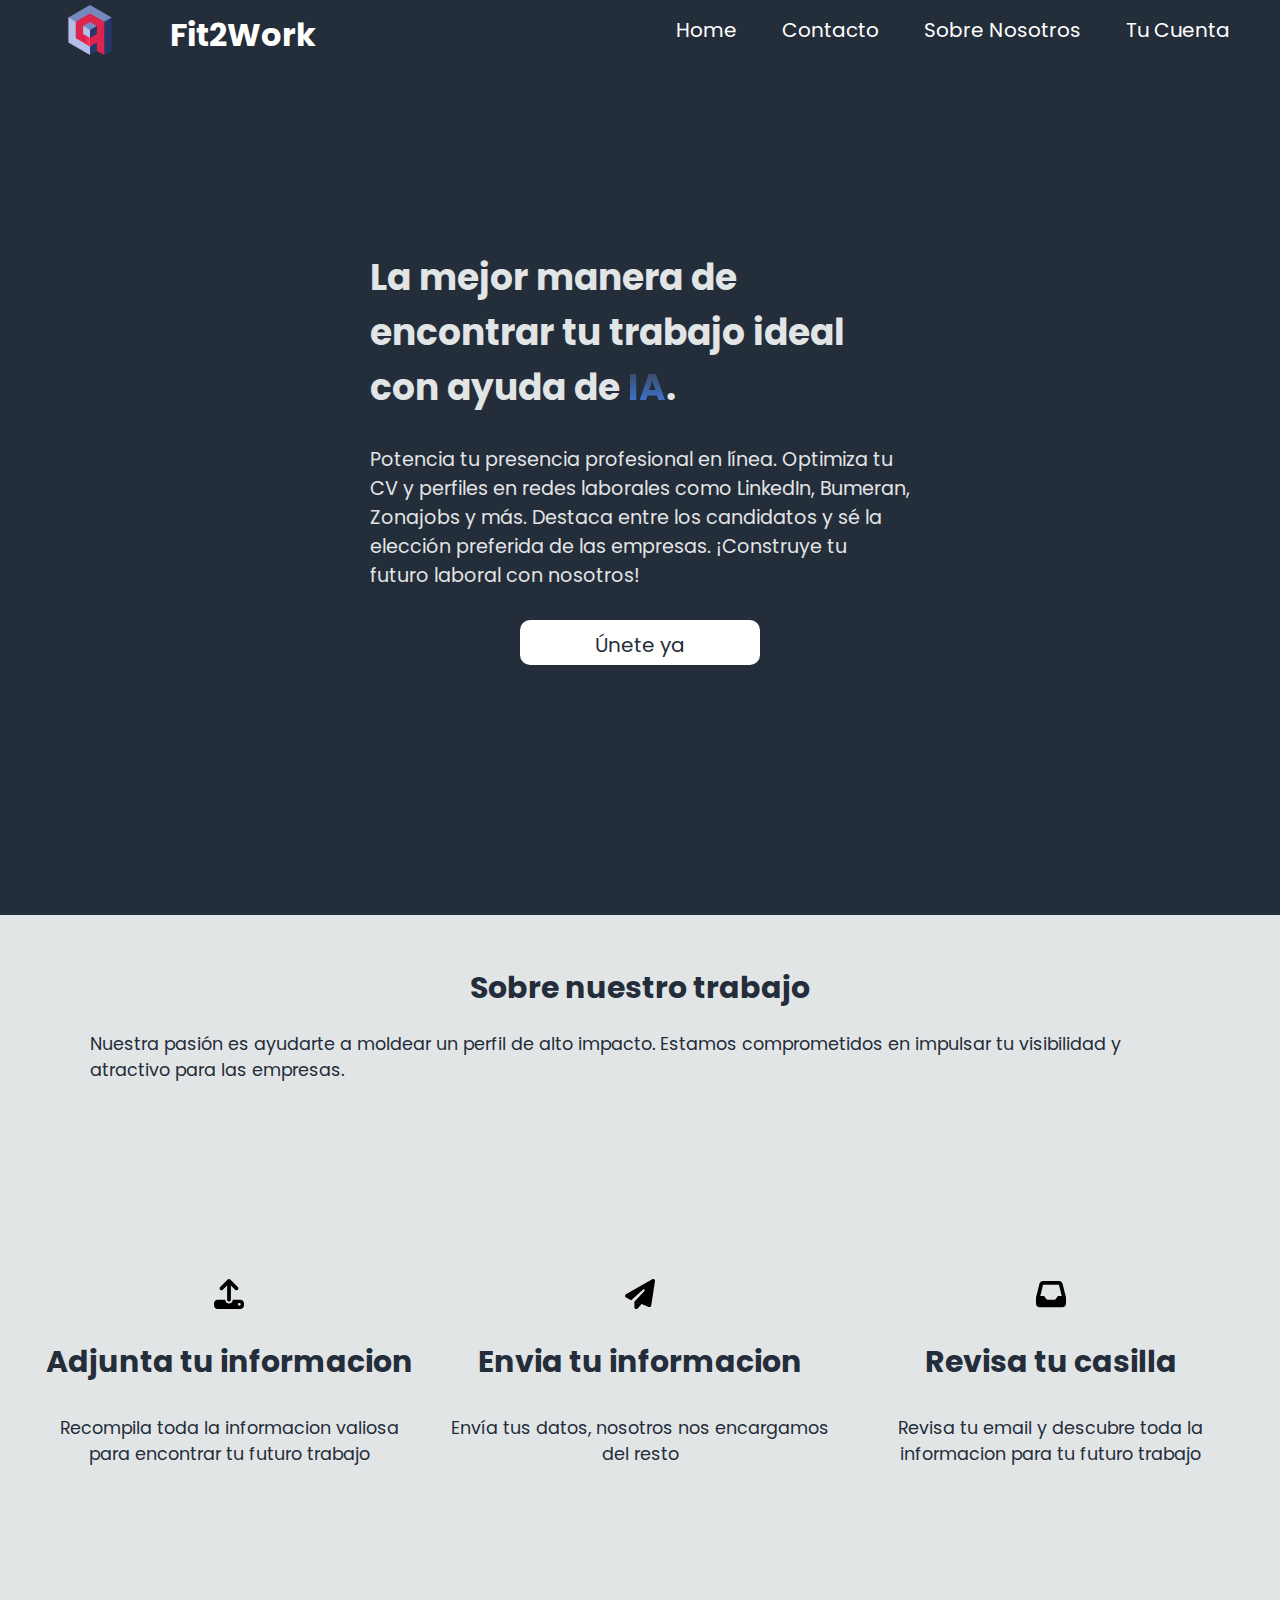
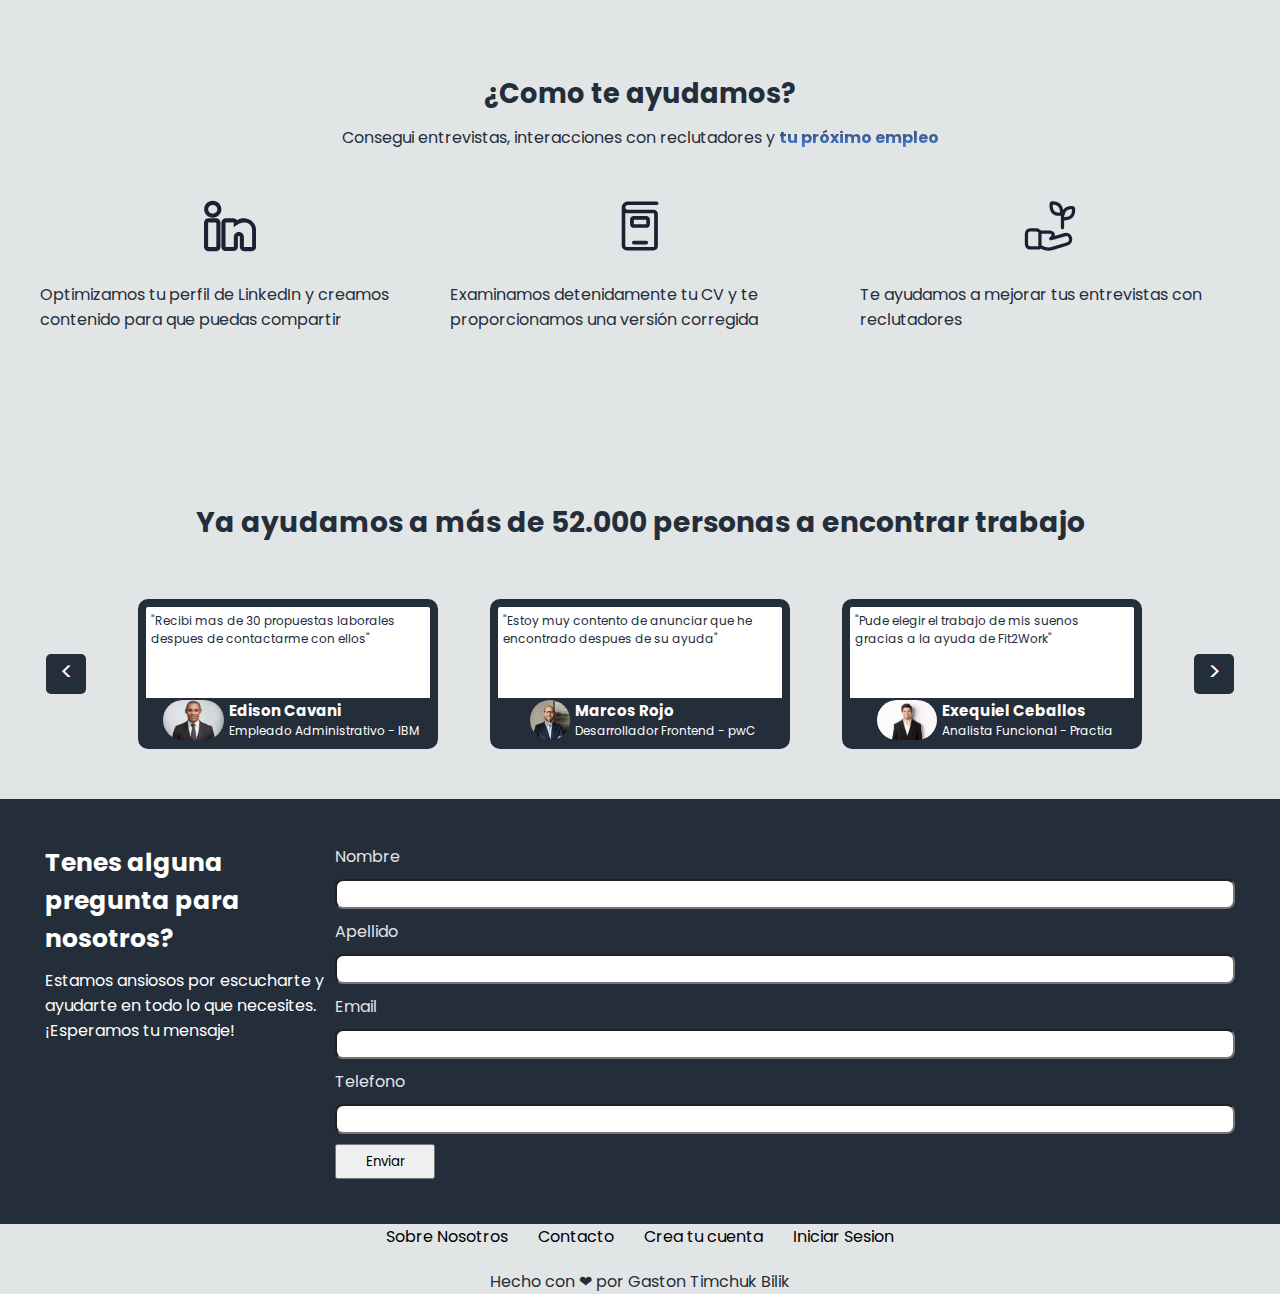
==== commit 378bbd91: "Se arregla el responsive del celu" ====
--- a/index.html
+++ b/index.html
@@ -72,7 +72,7 @@
           <p>
             Nuestra pasión es ayudarte a moldear un perfil de alto impacto.
             Estamos comprometidos en impulsar tu visibilidad y atractivo para
-            las empresas. Un paso más cerca de tus metas laborales
+            las empresas.
           </p>
         </div>
         <div class="card__container">
@@ -81,20 +81,20 @@
             <h4>Adjunta tu informacion</h4>
             <p>
               Recompila toda la informacion valiosa para encontrar tu futuro
-              trabajo.
+              trabajo
             </p>
           </div>
           <div class="instruction two">
             <img id="send_img" src="./img/send.svg" alt="" />
             <h4>Envia tu informacion</h4>
-            <p>Envía tus datos, nosotros nos encargamos del resto.</p>
+            <p>Envía tus datos, nosotros nos encargamos del resto</p>
           </div>
           <div class="instruction three">
             <img id="email_snd" src="./img/email-send.svg" alt="" />
             <h4>Revisa tu casilla</h4>
             <p>
               Revisa tu email y descubre toda la informacion para tu futuro
-              trabajo.
+              trabajo
             </p>
           </div>
         </div>
@@ -121,12 +121,12 @@
             <img src="./img/book.svg" alt="" />
             <p>
               Examinamos detenidamente tu CV y te proporcionamos una versión
-              corregida.
+              corregida
             </p>
           </div>
           <div class="feature__entrevistas">
             <img src="./img/grow.svg" alt="" />
-            <p>Te ayudamos a mejorar tus entrevistas con reclutadores.</p>
+            <p>Te ayudamos a mejorar tus entrevistas con reclutadores</p>
           </div>
         </div>
       </section>
--- a/assets/style.css
+++ b/assets/style.css
@@ -216,13 +216,11 @@
   border-radius: 10px;
   height: 150px;
   width: 300px;
-  /* padding: 10px; */
 }
 
 .info-employer {
   background-color: var(--colorPrincipal);
   color: var(--colorTitulo);
-  border-radius: k5px;
   height: 400px;
   display: flex;
   justify-content: center;
@@ -262,8 +260,8 @@
 #employeer_one,
 #employeer_two,
 #employeer_three {
-  width: 70px;
-  height: 50px;
+  width: 4 0px;
+  height: 40px;
   border-radius: 40px;
 }
 
@@ -307,7 +305,7 @@
   align-items: center;
   width: 1200px;
   height: 400px;
-  gap: 65px;
+  gap: 32px;
 }
 
 .instruction {
--- a/assets/mediaquerys.css
+++ b/assets/mediaquerys.css
@@ -37,9 +37,6 @@
     padding: 5px;
   }
 
-  .vibrate-1 {
-    animation: none;
-  }
   .nav-items a {
     color: #242d3a;
   }
@@ -196,7 +193,7 @@
   }
 
   .card-eco {
-    gap: 15px;
+    gap: 2.5px;
   }
 
   .card__container {
@@ -226,4 +223,33 @@
   .card-eco {
     margin-bottom: 70px;
   }
+
+  .features__card {
+    flex-direction: column;
+  }
+
+  .container__features {
+    text-align: center;
+  }
+
+  .one {
+    height: 288px;
+  }
+  .info-employer {
+    background-color: #242d3a;
+    color: white;
+    height: 150px;
+    width: 290px;
+    border: 2px solid #242d3a;
+  }
+
+  .container__features p {
+    font-size: 1rem;
+  }
+
+  .feature__cv p,
+  .feature__entrevistas p,
+  .feature__linkedin p {
+    font-size: 0.9rem;
+  }
 }
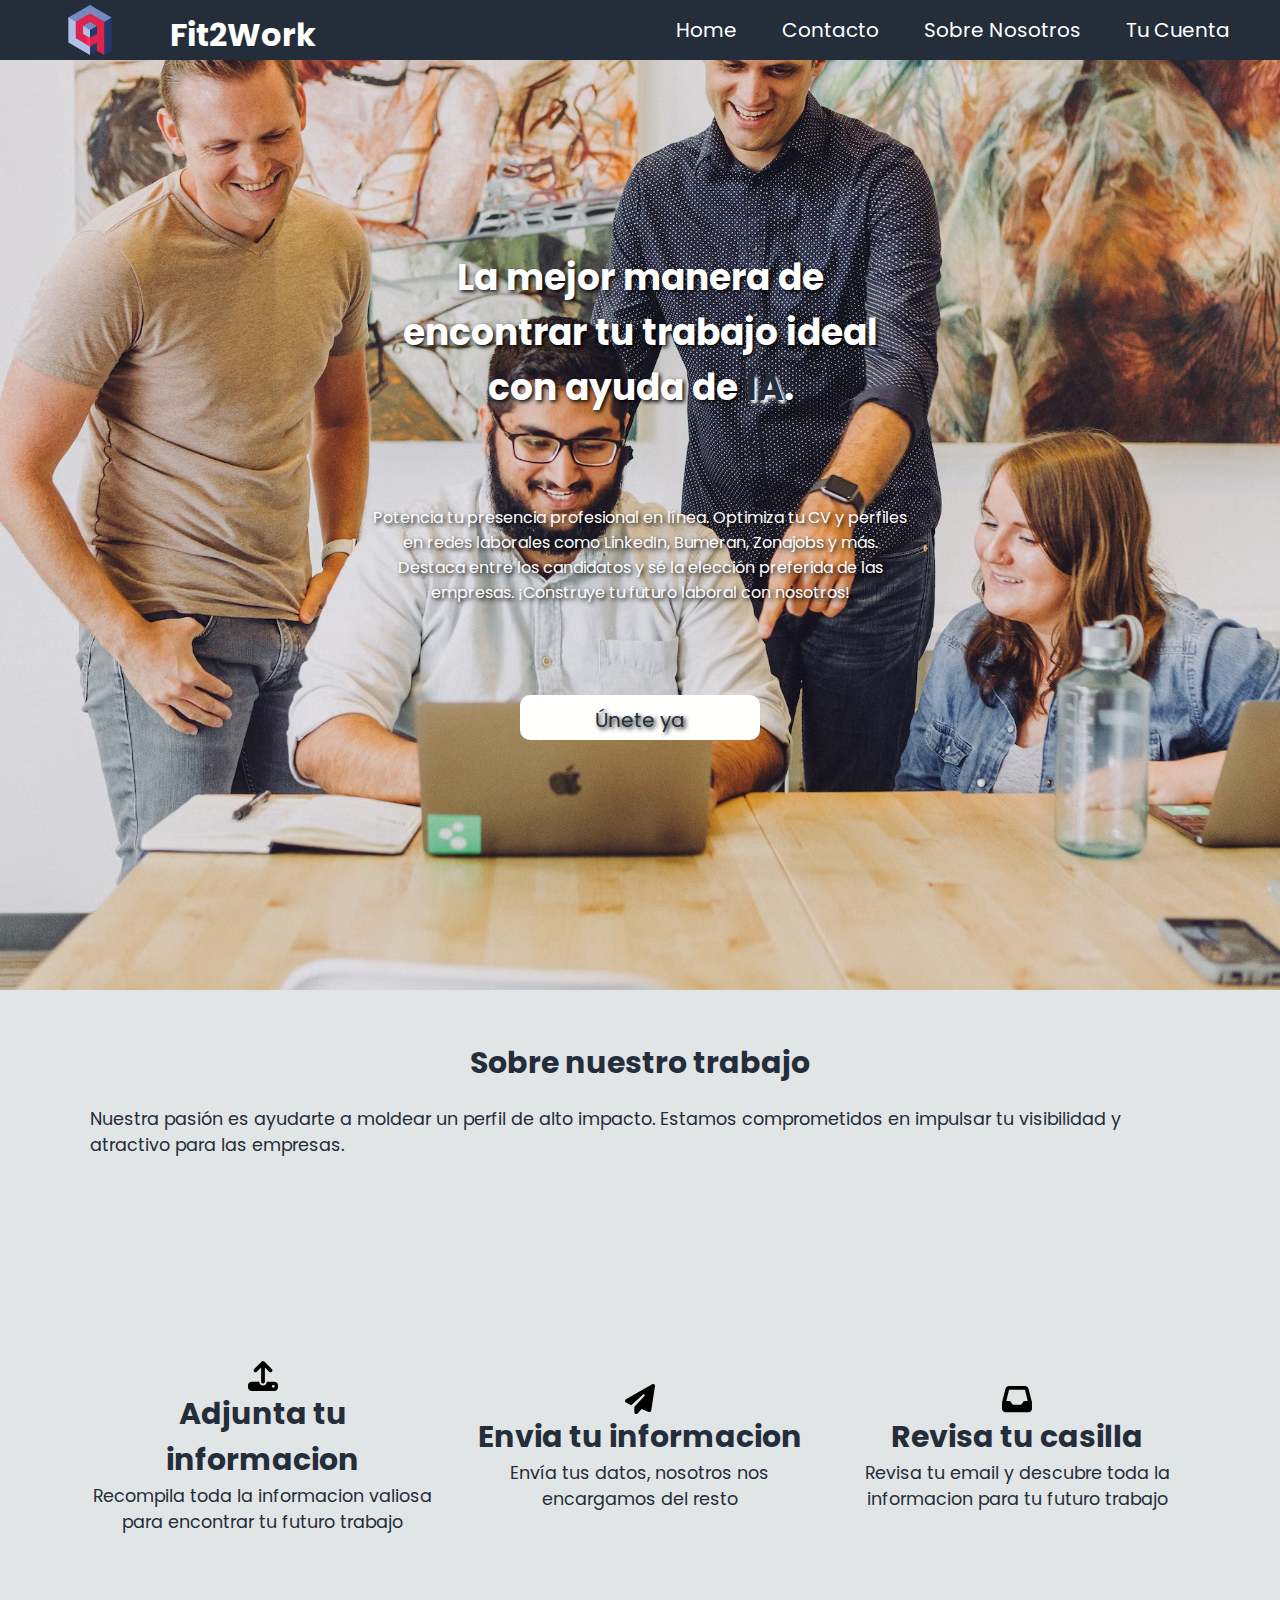
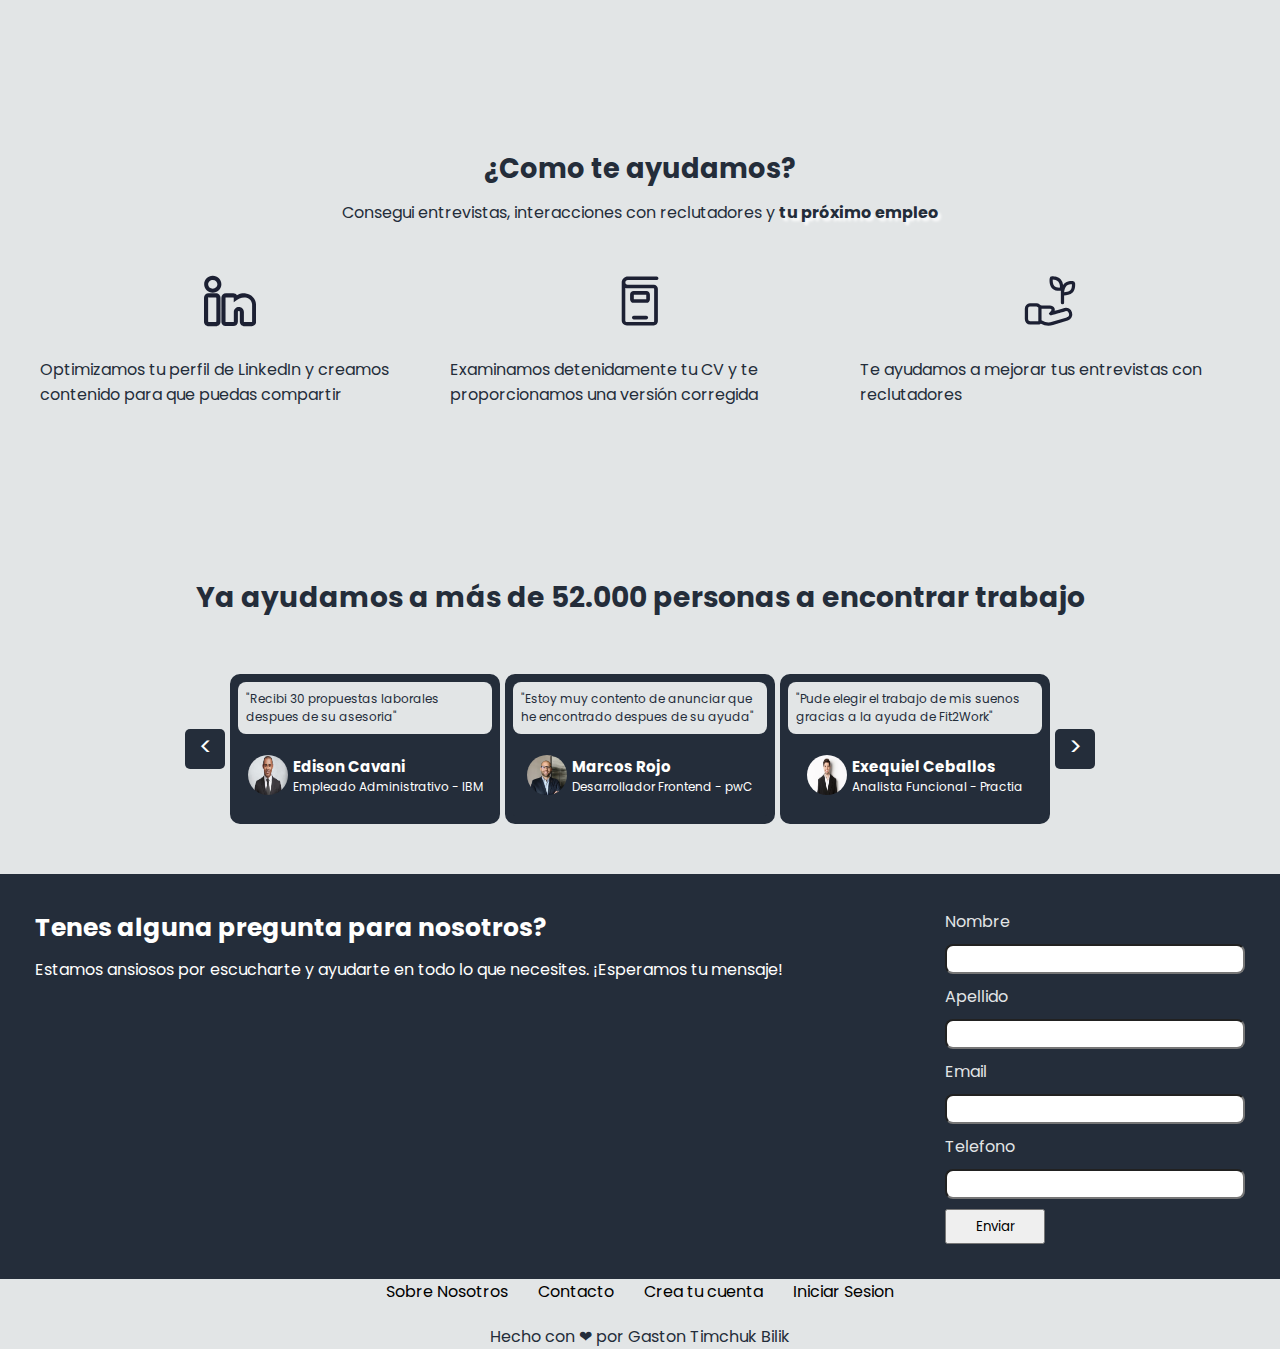
==== commit a0041752: "fix cards responsive" ====
--- a/index.html
+++ b/index.html
@@ -137,8 +137,7 @@
           <a id="flecha-izq" href="#"> < </a>
           <div class="card-ec one">
             <p class="card__coment">
-              "Recibi mas de 30 propuestas laborales despues de contactarme con
-              ellos"
+              "Recibi 30 propuestas laborales despues de su asesoria"
             </p>
             <div class="info-employer">
               <img id="employeer_two" src="./img/empleado-2.avif" alt="" />
--- a/assets/style.css
+++ b/assets/style.css
@@ -17,16 +17,12 @@
   --colorSubtitulo: #e2e5e6;
 }
 
-/* ------------------------------- ANIMACIONES ------------------------------ */
-
 /* ------------------------------ DEGRADE DE IA ----------------------------- */
 
 span {
-  background: linear-gradient(#373b44, #4286f4);
-  -webkit-background-clip: text;
-  color: transparent;
-}
-
+  color: rgb(36, 45, 58);
+  text-shadow: 3px 3px 3px #fff;
+}
 /* ------------------------------ HEADER / NAV ------------------------------ */
 
 header {
@@ -110,6 +106,10 @@
   align-items: center;
   max-width: 100%;
   margin: 0 auto;
+  background-image: url(/1.avif);
+  background-size: cover;
+  background-repeat: no-repeat;
+  background-position: center;
 }
 
 .container-hero {
@@ -142,9 +142,11 @@
   align-items: center;
   max-width: 50%;
   font-size: 1.5rem;
-  gap: 30px;
-  color: var(--colorSubtitulo);
+  gap: 90px;
+  color: #fff;
+  text-shadow: 2px 2px 4px rgba(0, 0, 0, 1);
   margin: 150px;
+  text-align: center;
 }
 
 #hero h1 {
@@ -152,7 +154,7 @@
 }
 
 #hero p {
-  font-size: 1.2rem;
+  font-size: 1rem;
 }
 
 #card-logo {
@@ -204,28 +206,28 @@
   display: flex;
   justify-content: center;
   align-items: center;
-  gap: 52px;
+  gap: 5px;
 }
 
 .card-ec {
   display: flex;
   flex-direction: column;
   justify-content: center;
-  gap: 45px;
+
   border: 8px solid var(--colorPrincipal);
   border-radius: 10px;
   height: 150px;
-  width: 300px;
+  width: 30vh;
+  color: var(--colorSubtitulo);
 }
 
 .info-employer {
-  background-color: var(--colorPrincipal);
   color: var(--colorTitulo);
   height: 400px;
   display: flex;
   justify-content: center;
   align-items: center;
-  width: 290px;
+  gap: 5px;
 }
 
 .card-ec h4 {
@@ -239,7 +241,7 @@
 .card-ec.one,
 .card-ec.two,
 .card-ec.three {
-  background-color: white;
+  background-color: var(--colorPrincipal);
 }
 
 #flecha-izq,
@@ -252,21 +254,20 @@
   height: 40px;
   text-align: center;
 }
-.info-employer {
-  display: flex;
-  gap: 5px;
-}
 
 #employeer_one,
 #employeer_two,
 #employeer_three {
-  width: 4 0px;
+  width: 40px;
   height: 40px;
   border-radius: 40px;
 }
 
 .card__coment {
-  padding: 5px;
+  background-color: var(--colorSubtitulo);
+  color: var(--colorPrincipal);
+  border-radius: 8px;
+  padding: 8px;
 }
 
 /* ----------------------------- TERCERA SECCION ---------------------------- */
@@ -303,7 +304,7 @@
   display: flex;
   justify-content: center;
   align-items: center;
-  width: 1200px;
+  max-width: 1200px;
   height: 400px;
   gap: 32px;
 }
@@ -314,7 +315,6 @@
   justify-content: center;
   align-items: center;
   text-align: center;
-  gap: 30px;
   width: 50%;
   height: 50%;
 }
@@ -336,14 +336,14 @@
 .cuarta-seccion {
   display: flex;
   justify-content: space-between;
-  padding: 45px;
+  padding: 35px;
   background-color: var(--colorPrincipal);
   margin: 0 auto;
   max-width: 100%;
 }
 
 .contact-form input {
-  width: 900px;
+  width: 300px;
   height: 30px;
   border-radius: 8px;
 }
--- a/assets/mediaquerys.css
+++ b/assets/mediaquerys.css
@@ -1,6 +1,6 @@
 /* ------------------------- RESOLUCION PARA TABLETS (IPAD MINI)------------------------ */
 
-@media (max-width: 768px) {
+@media (max-width: 897px) {
   #menu-rsp {
     display: flex;
     order: 2;
@@ -45,17 +45,6 @@
     padding: 0;
   }
 
-  .card__container {
-    padding: 100px;
-    gap: 90px;
-    margin: 20%;
-    flex-direction: column;
-  }
-
-  .card-ec {
-    padding-top: 40px;
-  }
-
   .card-ec.three {
     display: none;
   }
@@ -68,6 +57,10 @@
     flex-direction: column;
     gap: 30px;
     padding: 20px;
+  }
+
+  #contact {
+    flex-direction: column;
   }
 
   .contact-form input {
@@ -76,15 +69,40 @@
     border-radius: 8px;
   }
 
+  .features {
+    max-width: 700px;
+  }
+
   .instruction {
+    width: 200px;
+  }
+  .container__features {
     gap: 20px;
-    margin: 10px;
+  }
+
+  .card__container {
+    width: auto;
+  }
+
+  .one {
+    height: 20vh;
+  }
+  .info-employer {
+    background-color: #242d3a;
+    color: white;
+    height: 150px;
+    /* width: 290px; */
+    border: 2px solid #242d3a;
+  }
+  #flecha-der,
+  #flecha-izq {
+    display: none;
   }
 }
 
 /* ------------------------ RESOLUCION PARA CELULARES (iPhone 11) ----------------------- */
 
-@media (max-width: 415px) {
+@media (max-width: 687px) {
   .contact__info {
     display: flex;
     flex-direction: column;
@@ -127,7 +145,7 @@
 
   #hero h2 {
     width: 320px;
-    font-size: 28px;
+    font-size: 2rem;
   }
 
   #hero p {
@@ -144,7 +162,7 @@
   }
 
   #hero p {
-    font-size: 16px;
+    font-size: 0.9rem;
   }
 
   #shopyfuner {
@@ -159,7 +177,7 @@
   }
 
   .instruction {
-    width: 50px;
+    width: 10px;
   }
 
   .instruction h4 {
@@ -233,18 +251,29 @@
   }
 
   .one {
-    height: 288px;
-  }
+    height: 20vh;
+  }
+
   .info-employer {
     background-color: #242d3a;
     color: white;
     height: 150px;
-    width: 290px;
+    width: 250px;
     border: 2px solid #242d3a;
   }
 
   .container__features p {
     font-size: 1rem;
+  }
+
+  .card__container {
+    padding-top: 100px;
+    flex-direction: column;
+  }
+
+  .features {
+    padding-top: 200px;
+    padding-bottom: 30px;
   }
 
   .feature__cv p,
